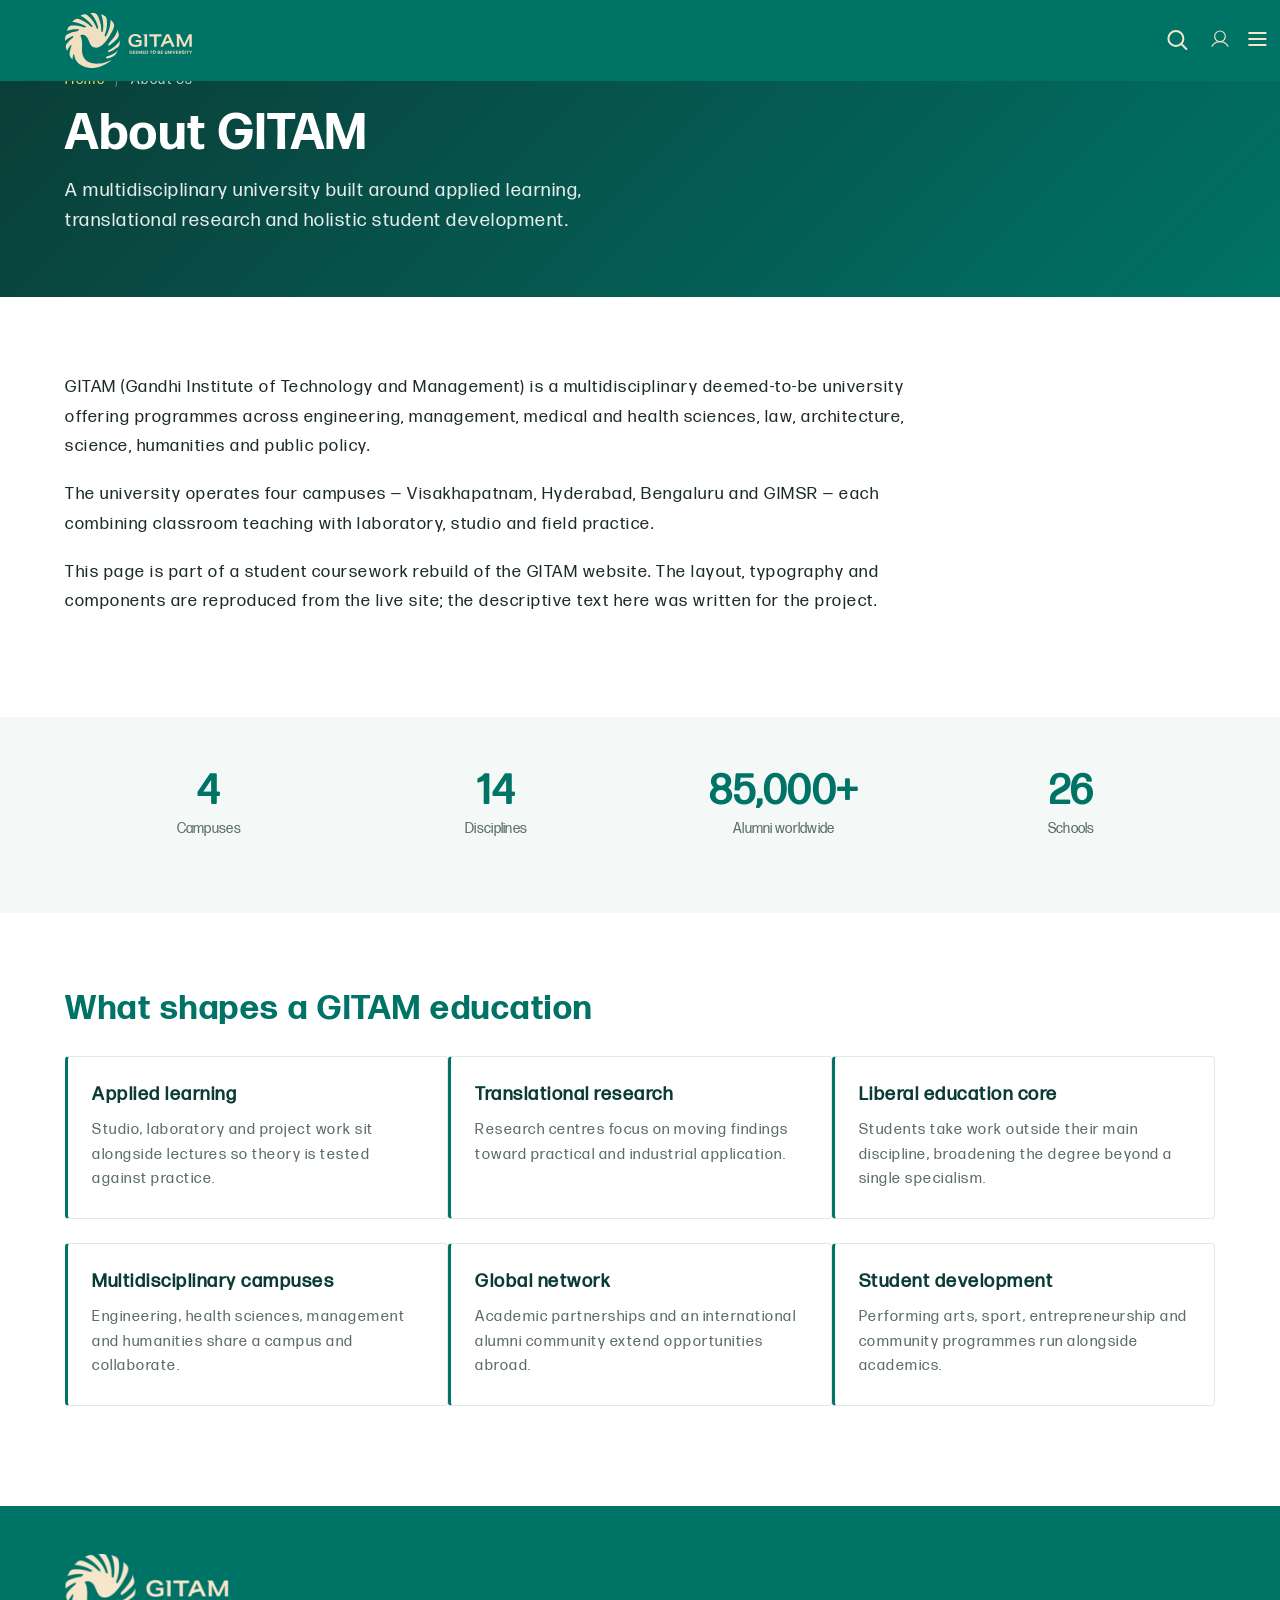
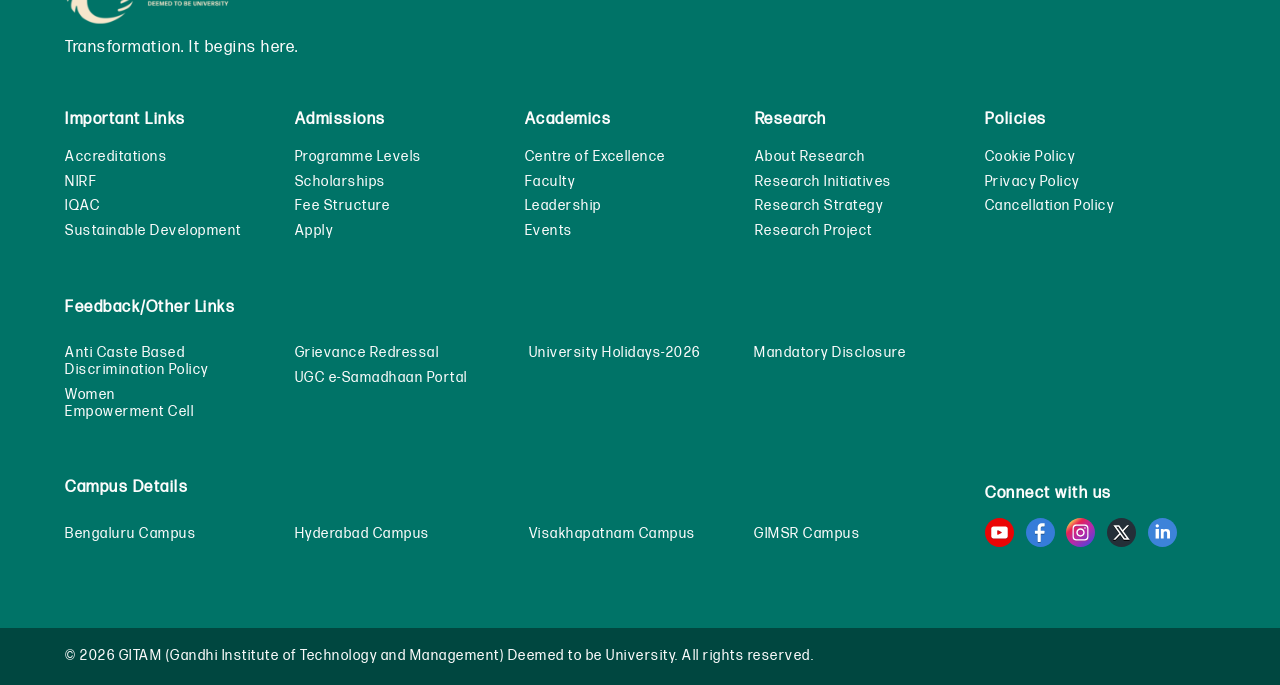
==== about-us.html @ a896a8a6 "Add eight interior pages with working navigation The live site serves HTML behind Cloudflare bot pro" ====
<!DOCTYPE html>
<html lang="en" dir="ltr" prefix="og: https://ogp.me/ns#">
  <head>
    <meta charset="utf-8" />
    <meta name="robots" content="noindex, nofollow" />
    <meta name="theme-color" content="#007367">
<style>/* @see https://github.com/aFarkas/lazysizes#broken-image-symbol */.js img.lazyload:not([src]) { visibility: hidden; }/* @see https://github.com/aFarkas/lazysizes#automatically-setting-the-sizes-attribute */.js img.lazyloaded[data-sizes=auto] { display: block; width: 100%; }/* Transition effect. */.js .lazyload, .js .lazyloading { opacity: 0; }.js .lazyloaded { opacity: 1; -webkit-transition: opacity 2000ms; transition: opacity 2000ms; }</style>
<meta name="description" content="GITAM Deemed to be University provides multidisciplinary education with a focus on applied learning, translational research, and holistic student development. Discover our programs in engineering, management, medical sciences, and more. Join a global network of 85,000+ alumni." />
<meta property="og:site_name" content="Gandhi Institute of Technology and Management" />
<meta property="og:title" content="About GITAM | GITAM" />
<meta property="og:description" content="GITAM Deemed to be University provides multidisciplinary education with a focus on applied learning, translational research, and holistic student development. Discover our programs in engineering, management, medical sciences, and more. Join a global network of 85,000+ alumni." />
<meta name="twitter:card" content="summary" />
<meta name="twitter:title" content="About GITAM | GITAM" />
<meta name="twitter:description" content="GITAM Deemed to be University provides multidisciplinary education with a focus on applied learning, translational research, and holistic student development. Discover our programs in engineering, management, medical sciences, and more. Join a global network of 85,000+ alumni." />
<meta name="MobileOptimized" content="width" />
<meta name="HandheldFriendly" content="true" />
<meta name="viewport" content="width=device-width, initial-scale=1.0" />
<link rel="icon" href="themes/gitam/favicon.ico" type="image/vnd.microsoft.icon" />

    <title>About GITAM | GITAM (Student Project Clone)</title>
    <link rel="stylesheet" media="all" href="themes/gitam/assets/css/app_base.min.css" />
<link rel="stylesheet" media="all" href="themes/gitam/assets/css/app.min.css" />
<style>.lazybg { background-image: none !important }</style>

    <link rel="stylesheet" media="all" href="sites/default/files/css/css_OX30RRLU5gwE7jYgCJ45GpTTz7spOX3sjwodpW3MmH0.css" />
    <link rel="stylesheet" media="all" href="assets/css/site.css" />


    
    
    

    
    
<script>
window.addEventListener('DOMContentLoaded', (event) => {
    const lazyImages = document.querySelectorAll('.lazybg');
    const backgroundOptions = {
       threshold: 0,
       rootMargin: "0px 0px 50px 0px"
    };
    const imageObserver = new IntersectionObserver((entries, imageObserver) => {
       entries.forEach(entry => {
           if (entry.isIntersecting) {
               showImageBackground(entry.target);
               imageObserver.unobserve(entry.target);
           }
       });
    }, backgroundOptions);
 
    lazyImages.forEach(image => {
       imageObserver.observe(image);
    });
 
    function showImageBackground(node) {
       node.classList.remove('lazybg');
    }
 });
</script>





<!-- Local Business Schema -->
<script type="application/ld+json">
{
        "@context": "https://schema.org",
        "@type": "CollegeOrUniversity",
        "name": "GITAM Deemed to be University",
        "address": {
                "@type": "PostalAddress",
                "streetAddress": "Gandhi Nagar, Rushikonda",
                "addressLocality": "Visakhapatnam",
                "addressRegion": "Andhra Pradesh",
                "postalCode": "530045"
        },
        "telephone": "089128 40501",
        "url": "https://www.gitam.edu/",
        "paymentAccepted": [ "credit card", "paypal" ],
        "openingHours": "Mo,Tu,We,Th,Fr 08:00-17:00",
        "openingHoursSpecification": [ {
                "@type": "OpeningHoursSpecification",
                "dayOfWeek": [
                        "Monday",
                        "Tuesday",
                        "Wednesday",
                        "Thursday",
                        "Friday"
                ],
                "opens": "08:00",
                "closes": "17:00"
        } ],
        "priceRange":"$$$$"

}
</script>
<!-- Local Business Schema -->
<!--Organization Schema -->
<script type="application/ld+json">
{
  "@context": "https://schema.org",
  "@type": "CollegeOrUniversity",
  "name": "GITAM Deemed to be University",
  "url": "https://www.gitam.edu/",
  "logo": "https://www.gitam.edu/themes/gitam/assets/images/gitam-logo.svg",
  "alternateName": "Gandhi Institute of Technology and Management",
  "sameAs": [
    "https://www.facebook.com/gitamdeemeduniversity",
    "https://x.com/GITAMUniversity",
    "https://www.instagram.com/gitamdeemeduniversity/",
    "https://www.linkedin.com/school/gitam-deemed-university",
    "https://www.youtube.com/gitamdeemeduniversity"
  ]
}
</script>
<!--Organization Schema -->

    
  </head>

  
  <body class="version2 node--type-page interior-page">
    
    
      <div class="dialog-off-canvas-main-canvas" data-off-canvas-main-canvas>
    

  <div>
    <header id="header" class="mainheader stickyheader">
<nav class="navbar-top">
    <div class="container">
        <div class="navbar-info"> <span>Information For:</span>
            <ul class="navbar-list">
                                                    <li>
                        <a href="aspiring-students.html" >
                        <!--    -->
                        Aspiring Students</a>
                    </li>
                                    <li>
                        <a href="campus-life.html" >
                        <!--    -->
                        Campus Life</a>
                    </li>
                                    <li>
                        <a href="#"  target="_blank" >
                        <!--    -->
                        Alumni</a>
                    </li>
                                    <li>
                        <a href="about-us.html" >
                        <!--    -->
                        Faculty</a>
                    </li>
                                    <li>
                        <a href="#"  target="_blank" >
                        <!--    -->
                        Entrepreneurship</a>
                    </li>
                                    <li>
                        <a href="contact-us.html" >
                        <!--    -->
                        FAQs</a>
                    </li>
                                    <li>
                        <a href="#"  target="_blank" >
                        <!--    -->
                        Careers</a>
                    </li>
                            </ul>
        </div>
        <div class="navbar-actions">
            <div class="search-bar">
                <div class="popup popupfilter">
                    <a href="javascript:;" class="searchpopup__trigger fpopup" data-popup-id="searchpopup1" aria-haspopup="dialog" ><img width="25" height="24" class="responsive-img" src="themes/gitam/assets/images/search-mobile.svg" alt="Search"></a>

                </div>
                            </div>
            <div class="user-icon">
                <div class="dropdown">
                    <ul class="menu">
                        <li class="menu-item menu-dropdown">
                            <span class="menu-link" data-toggle="submenu"><img class="dropbtn" alt="User Account" src="themes/gitam/assets/images/signon.svg" /><i class="bx bx-chevron-down"></i></span>
                            <ul class="submenu">
                                                                                                    <li class="submenu-item">
                                        <a class="submenu-link" href="#"  target="_blank" >Employee Login</a>
                                    </li>
                                                                    <li class="submenu-item">
                                        <a class="submenu-link" href="#"  target="_blank" >Parent Login</a>
                                    </li>
                                                                    <li class="submenu-item">
                                        <a class="submenu-link" href="#"  target="_blank" >Student Login</a>
                                    </li>
                                                                    <li class="submenu-item">
                                        <a class="submenu-link" href="#"  target="_blank" >Payments</a>
                                    </li>
                                                            </ul>
                        </li>
                    </ul>
                </div>
            </div>
        </div>
    </div>
</nav>
<div class="header">
    <div class="container d-flex">
        <div class="header__logosection">
            <a href="index.html"> <img class="wh-full responsive-img" src="themes/gitam/assets/images/gitam-logo.svg" width="161" height="69" alt="GITAM logo" title="Gitam"> </a>
        </div>
        <div class="header__rightsection">
            <div class="clicksearch-form hide-desktop">
                <a href="javascript:;" class="searchpopup__trigger fpopup" data-popup-id="searchpopup1" aria-haspopup="dialog"><img src="themes/gitam/assets/images/search-mobile.svg" alt="Search"></a>
            </div>
            <div class="user-icon hide-desktop">
                <div class="dropdown"> <img class="dropbtn" src="themes/gitam/assets/images/signon.svg" alt="User">
                    <div class="dropdown-content">
                                                                            <a href="#"  target="_blank" >Employee Login</a>
                                                    <a href="#"  target="_blank" >Parent Login</a>
                                                    <a href="#"  target="_blank" >Student Login</a>
                                                    <a href="#"  target="_blank" >Payments</a>
                                            </div>
                </div>
            </div>
            <div class="menuwrapper"> <!-- Header Menu Button -->
                <div id="mobilegitam" class="mobilegitam mobilegitam-menu"><img alt="Gitam" src="themes/gitam/assets/images/toggler.svg"></div>
                <div id="close-icon" class="close-icon"><img src="themes/gitam/assets/images/close-icon.svg" alt="close"></div> <span class="overlay"></span>
                <nav class="navbar" id="navbar">
                    <ul class="menu " id="menu">
                                                                                                            <li class="menu-item menu-dropdown" parent-toggle="parentmenuclick">
                                    <span class="menu-link" data-toggle="submenu">
                                                                                    About Us<i class="bx bx-chevron-down"></i>
                                                                            </span>
                                    <ul class="submenu">
                                                                                    <li class="submenu-item ">
                                                                                                    <a class="submenu-link" href="about-us.html" > About GITAM  </a>
                                                                                                </li>
                                                                                    <li class="submenu-item submenu-dropdown">
                                                                                                    <span class="submenu-link" data-toggle="innersubmenu"> <a class="submenu-link" href="javascript:;" > Campus Life  </a></span>
                                                    <ul class="innersubmenu">
                                                                                                                <li class="innersubmenu-item">
                                                            <a class="innersubmenu-link" href="campus-life.html" >Bengaluru </a>

                                                        </li>
                                                                                                                <li class="innersubmenu-item">
                                                            <a class="innersubmenu-link" href="campus-life.html" >Visakhapatnam </a>

                                                        </li>
                                                                                                                <li class="innersubmenu-item">
                                                            <a class="innersubmenu-link" href="campus-life.html" >Hyderabad </a>

                                                        </li>
                                                                                                                <li class="innersubmenu-item">
                                                            <a class="innersubmenu-link" href="campus-life.html" >GIMSR </a>

                                                        </li>
                                                                                                            </ul>
                                                                                                </li>
                                                                                    <li class="submenu-item ">
                                                                                                    <a class="submenu-link" href="about-us.html" > Faculty  </a>
                                                                                                </li>
                                                                                    <li class="submenu-item ">
                                                                                                    <a class="submenu-link" href="about-us.html" > Leadership  </a>
                                                                                                </li>
                                                                                    <li class="submenu-item ">
                                                                                                    <a class="submenu-link" href="#"  target="_blank" > Women Empowerment Cell  </a>
                                                                                                </li>
                                                                            </ul>
                                </li>
                                                                                                                <li class="menu-item menu-dropdown" parent-toggle="parentmenuclick">
                                    <span class="menu-link" data-toggle="submenu">
                                                                                    Accreditation<i class="bx bx-chevron-down"></i>
                                                                            </span>
                                    <ul class="submenu">
                                                                                    <li class="submenu-item ">
                                                                                                    <a class="submenu-link" href="#"  target="_blank" > IQAC  </a>
                                                                                                </li>
                                                                                    <li class="submenu-item ">
                                                                                                    <a class="submenu-link" href="about-us.html" > Accreditation &amp; Ranking  </a>
                                                                                                </li>
                                                                                    <li class="submenu-item ">
                                                                                                    <a class="submenu-link" href="#"  target="_blank" > NIRF  </a>
                                                                                                </li>
                                                                                    <li class="submenu-item ">
                                                                                                    <a class="submenu-link" href="about-us.html" > Sustainable Development  </a>
                                                                                                </li>
                                                                                    <li class="submenu-item submenu-dropdown">
                                                                                                    <span class="submenu-link" data-toggle="innersubmenu"> <a class="submenu-link" href="javascript:;" > Policies  </a></span>
                                                    <ul class="innersubmenu">
                                                                                                                <li class="innersubmenu-item">
                                                            <a class="innersubmenu-link" href="#"  target="_blank" >Climate Action </a>

                                                        </li>
                                                                                                                <li class="innersubmenu-item">
                                                            <a class="innersubmenu-link" href="#"  target="_blank" >Sustainable Procurement </a>

                                                        </li>
                                                                                                                <li class="innersubmenu-item">
                                                            <a class="innersubmenu-link" href="#"  target="_blank" >Sustainable Investment </a>

                                                        </li>
                                                                                                                <li class="innersubmenu-item">
                                                            <a class="innersubmenu-link" href="#"  target="_blank" >Net Zero Commitment </a>

                                                        </li>
                                                                                                                <li class="innersubmenu-item">
                                                            <a class="innersubmenu-link" href="#"  target="_blank" >Equality, Diversity and Inclusiveness </a>

                                                        </li>
                                                                                                                <li class="innersubmenu-item">
                                                            <a class="innersubmenu-link" href="#"  target="_blank" >Committee for Differently Abled </a>

                                                        </li>
                                                                                                                <li class="innersubmenu-item">
                                                            <a class="innersubmenu-link" href="#"  target="_blank" >Equal Opportunity Cell </a>

                                                        </li>
                                                                                                            </ul>
                                                                                                </li>
                                                                                    <li class="submenu-item ">
                                                                                                    <a class="submenu-link" href="#"  target="_blank" > Feedback  </a>
                                                                                                </li>
                                                                                    <li class="submenu-item ">
                                                                                                    <a class="submenu-link" href="academics.html" > ITEP (NCTE)  </a>
                                                                                                </li>
                                                                            </ul>
                                </li>
                                                                                                                <li class="menu-item menu-dropdown" parent-toggle="parentmenuclick">
                                    <span class="menu-link" data-toggle="submenu">
                                                                                    Academics<i class="bx bx-chevron-down"></i>
                                                                            </span>
                                    <ul class="submenu">
                                                                                    <li class="submenu-item submenu-dropdown">
                                                                                                    <span class="submenu-link" data-toggle="innersubmenu"> <a class="submenu-link" href="javascript:;" > Bengaluru  </a></span>
                                                    <ul class="innersubmenu">
                                                                                                                <li class="innersubmenu-item">
                                                            <a class="innersubmenu-link" href="academics.html" >Computer Science and Engineering </a>

                                                        </li>
                                                                                                                <li class="innersubmenu-item">
                                                            <a class="innersubmenu-link" href="academics.html" >Core Engineering </a>

                                                        </li>
                                                                                                                <li class="innersubmenu-item">
                                                            <a class="innersubmenu-link" href="academics.html" >Humanities and Social Sciences </a>

                                                        </li>
                                                                                                                <li class="innersubmenu-item">
                                                            <a class="innersubmenu-link" href="academics.html" >Management </a>

                                                        </li>
                                                                                                                <li class="innersubmenu-item">
                                                            <a class="innersubmenu-link" href="academics.html" >Science </a>

                                                        </li>
                                                                                                            </ul>
                                                                                                </li>
                                                                                    <li class="submenu-item submenu-dropdown">
                                                                                                    <span class="submenu-link" data-toggle="innersubmenu"> <a class="submenu-link" href="javascript:;" > Hyderabad  </a></span>
                                                    <ul class="innersubmenu">
                                                                                                                <li class="innersubmenu-item">
                                                            <a class="innersubmenu-link" href="academics.html" >Architecture </a>

                                                        </li>
                                                                                                                <li class="innersubmenu-item">
                                                            <a class="innersubmenu-link" href="academics.html" >Computer Science and Engineering </a>

                                                        </li>
                                                                                                                <li class="innersubmenu-item">
                                                            <a class="innersubmenu-link" href="academics.html" >Core Engineering </a>

                                                        </li>
                                                                                                                <li class="innersubmenu-item">
                                                            <a class="innersubmenu-link" href="academics.html" >Education </a>

                                                        </li>
                                                                                                                <li class="innersubmenu-item">
                                                            <a class="innersubmenu-link" href="academics.html" >Humanities and Social Sciences </a>

                                                        </li>
                                                                                                                <li class="innersubmenu-item">
                                                            <a class="innersubmenu-link" href="academics.html" >Management </a>

                                                        </li>
                                                                                                                <li class="innersubmenu-item">
                                                            <a class="innersubmenu-link" href="academics.html" >Pharmacy </a>

                                                        </li>
                                                                                                                <li class="innersubmenu-item">
                                                            <a class="innersubmenu-link" href="#"  target="_blank" >Public Policy </a>

                                                        </li>
                                                                                                                <li class="innersubmenu-item">
                                                            <a class="innersubmenu-link" href="academics.html" >Science </a>

                                                        </li>
                                                                                                            </ul>
                                                                                                </li>
                                                                                    <li class="submenu-item submenu-dropdown">
                                                                                                    <span class="submenu-link" data-toggle="innersubmenu"> <a class="submenu-link" href="javascript:;" > Visakhapatnam  </a></span>
                                                    <ul class="innersubmenu">
                                                                                                                <li class="innersubmenu-item">
                                                            <a class="innersubmenu-link" href="academics.html" >Architecture </a>

                                                        </li>
                                                                                                                <li class="innersubmenu-item">
                                                            <a class="innersubmenu-link" href="academics.html" >Computer Science and Engineering </a>

                                                        </li>
                                                                                                                <li class="innersubmenu-item">
                                                            <a class="innersubmenu-link" href="academics.html" >Core Engineering </a>

                                                        </li>
                                                                                                                <li class="innersubmenu-item">
                                                            <a class="innersubmenu-link" href="academics.html" >Humanities and Social Sciences </a>

                                                        </li>
                                                                                                                <li class="innersubmenu-item">
                                                            <a class="innersubmenu-link" href="academics.html" >Law </a>

                                                        </li>
                                                                                                                <li class="innersubmenu-item">
                                                            <a class="innersubmenu-link" href="academics.html" >Management </a>

                                                        </li>
                                                                                                                <li class="innersubmenu-item">
                                                            <a class="innersubmenu-link" href="academics.html" >Pharmacy </a>

                                                        </li>
                                                                                                                <li class="innersubmenu-item">
                                                            <a class="innersubmenu-link" href="academics.html" >Science </a>

                                                        </li>
                                                                                                            </ul>
                                                                                                </li>
                                                                                    <li class="submenu-item submenu-dropdown">
                                                                                                    <span class="submenu-link" data-toggle="innersubmenu"> <a class="submenu-link" href="academics.html" > GIMSR  </a></span>
                                                    <ul class="innersubmenu">
                                                                                                                <li class="innersubmenu-item">
                                                            <a class="innersubmenu-link" href="academics.html" >Medicine </a>

                                                        </li>
                                                                                                                <li class="innersubmenu-item">
                                                            <a class="innersubmenu-link" href="academics.html" >Nursing </a>

                                                        </li>
                                                                                                                <li class="innersubmenu-item">
                                                            <a class="innersubmenu-link" href="academics.html" >Allied and Healthcare Professions </a>

                                                        </li>
                                                                                                                <li class="innersubmenu-item">
                                                            <a class="innersubmenu-link" href="academics.html" >Physiotherapy </a>

                                                        </li>
                                                                                                            </ul>
                                                                                                </li>
                                                                                    <li class="submenu-item submenu-dropdown">
                                                                                                    <span class="submenu-link" data-toggle="innersubmenu"> <a class="submenu-link" href="javascript:;" > Evaluation  </a></span>
                                                    <ul class="innersubmenu">
                                                                                                                <li class="innersubmenu-item">
                                                            <a class="innersubmenu-link" href="#"  target="_blank" >Results </a>

                                                        </li>
                                                                                                                <li class="innersubmenu-item">
                                                            <a class="innersubmenu-link" href="academics.html" >Applications &amp; Fee Structure </a>

                                                        </li>
                                                                                                                <li class="innersubmenu-item">
                                                            <a class="innersubmenu-link" href="#"  target="_blank" >Apply for Certificates </a>

                                                        </li>
                                                                                                                <li class="innersubmenu-item">
                                                            <a class="innersubmenu-link" href="#"  target="_blank" >Apply for Examinations </a>

                                                        </li>
                                                                                                                <li class="innersubmenu-item">
                                                            <a class="innersubmenu-link" href="academics.html" >Annual Reports </a>

                                                        </li>
                                                                                                                <li class="innersubmenu-item">
                                                            <a class="innersubmenu-link" href="#"  target="_blank" >CGPA to Percentage Conversion Certificate </a>

                                                        </li>
                                                                                                                <li class="innersubmenu-item">
                                                            <a class="innersubmenu-link" href="academics.html" >Evaluation Contact </a>

                                                        </li>
                                                                                                                <li class="innersubmenu-item">
                                                            <a class="innersubmenu-link" href="academics.html" >Redressal of Grievances </a>

                                                        </li>
                                                                                                                <li class="innersubmenu-item">
                                                            <a class="innersubmenu-link" href="academics.html" >Evaluation Norms </a>

                                                        </li>
                                                                                                                <li class="innersubmenu-item">
                                                            <a class="innersubmenu-link" href="#"  target="_blank" >Examination Notifications </a>

                                                        </li>
                                                                                                                <li class="innersubmenu-item">
                                                            <a class="innersubmenu-link" href="#"  target="_blank" >Examination Time Tables </a>

                                                        </li>
                                                                                                                <li class="innersubmenu-item">
                                                            <a class="innersubmenu-link" href="#"  target="_blank" >Hall Ticket </a>

                                                        </li>
                                                                                                                <li class="innersubmenu-item">
                                                            <a class="innersubmenu-link" href="academics.html" >Instructions To Apply For Examination And Certificates </a>

                                                        </li>
                                                                                                                <li class="innersubmenu-item">
                                                            <a class="innersubmenu-link" href="academics.html" >National Academic Depository(NAD) &amp; Academic Bank of Credits(ABC) </a>

                                                        </li>
                                                                                                                <li class="innersubmenu-item">
                                                            <a class="innersubmenu-link" href="academics.html" >Recent Updates in Regulations </a>

                                                        </li>
                                                                                                                <li class="innersubmenu-item">
                                                            <a class="innersubmenu-link" href="#"  target="_blank" >Request for Credential/Academic Verification </a>

                                                        </li>
                                                                                                            </ul>
                                                                                                </li>
                                                                                    <li class="submenu-item ">
                                                                                                    <a class="submenu-link" href="academics.html" > Liberal Education  </a>
                                                                                                </li>
                                                                                    <li class="submenu-item ">
                                                                                                    <a class="submenu-link" href="academics.html" > Performing Arts  </a>
                                                                                                </li>
                                                                                    <li class="submenu-item ">
                                                                                                    <a class="submenu-link" href="academics.html" > Blended Learning  </a>
                                                                                                </li>
                                                                                    <li class="submenu-item ">
                                                                                                    <a class="submenu-link" href="academics.html" > Curriculum and Syllabus  </a>
                                                                                                </li>
                                                                                    <li class="submenu-item ">
                                                                                                    <a class="submenu-link" href="#"  target="_blank" > Library  </a>
                                                                                                </li>
                                                                                    <li class="submenu-item ">
                                                                                                    <a class="submenu-link" href="academics.html" > Young Entrepreneurs Programme  </a>
                                                                                                </li>
                                                                                    <li class="submenu-item ">
                                                                                                    <a class="submenu-link" href="academics.html"  target="_blank" > Academic Calendar  </a>
                                                                                                </li>
                                                                                    <li class="submenu-item ">
                                                                                                    <a class="submenu-link" href="academics.html"  target="_blank" > Academic Policies  </a>
                                                                                                </li>
                                                                                    <li class="submenu-item ">
                                                                                                    <a class="submenu-link" href="academics.html"  target="_blank" > Academic Regulations  </a>
                                                                                                </li>
                                                                            </ul>
                                </li>
                                                                                                                <li class="menu-item menu-dropdown" parent-toggle="parentmenuclick">
                                    <span class="menu-link" data-toggle="submenu">
                                                                                    Research<i class="bx bx-chevron-down"></i>
                                                                            </span>
                                    <ul class="submenu">
                                                                                    <li class="submenu-item ">
                                                                                                    <a class="submenu-link" href="research.html" > About  </a>
                                                                                                </li>
                                                                                    <li class="submenu-item ">
                                                                                                    <a class="submenu-link" href="research.html" > Strategy  </a>
                                                                                                </li>
                                                                                    <li class="submenu-item submenu-dropdown">
                                                                                                    <span class="submenu-link" data-toggle="innersubmenu"> <a class="submenu-link" href="research.html" > Research Initiatives  </a></span>
                                                    <ul class="innersubmenu">
                                                                                                                <li class="innersubmenu-item">
                                                            <a class="innersubmenu-link" href="#"  target="_blank" >Research &amp; Mentoring Program </a>

                                                        </li>
                                                                                                            </ul>
                                                                                                </li>
                                                                                    <li class="submenu-item ">
                                                                                                    <a class="submenu-link" href="research.html" > Research Policies  </a>
                                                                                                </li>
                                                                                    <li class="submenu-item ">
                                                                                                    <a class="submenu-link" href="research.html" > Centers of Excellence  </a>
                                                                                                </li>
                                                                                    <li class="submenu-item ">
                                                                                                    <a class="submenu-link" href="research.html" > DBT Funded Projects  </a>
                                                                                                </li>
                                                                                    <li class="submenu-item ">
                                                                                                    <a class="submenu-link" href="research.html" > Patents  </a>
                                                                                                </li>
                                                                                    <li class="submenu-item ">
                                                                                                    <a class="submenu-link" href="research.html" > Publications  </a>
                                                                                                </li>
                                                                                    <li class="submenu-item ">
                                                                                                    <a class="submenu-link" href="research.html" > MURTI  </a>
                                                                                                </li>
                                                                                    <li class="submenu-item ">
                                                                                                    <a class="submenu-link" href="#"  target="_blank" > I-STEM Equipment  </a>
                                                                                                </li>
                                                                                    <li class="submenu-item ">
                                                                                                    <a class="submenu-link" href="#"  target="_blank" > G-TEC  </a>
                                                                                                </li>
                                                                                    <li class="submenu-item ">
                                                                                                    <a class="submenu-link" href="research.html" > Ph.D. Programmes  </a>
                                                                                                </li>
                                                                            </ul>
                                </li>
                                                                                                                <li class="menu-item menu-dropdown" parent-toggle="parentmenuclick">
                                    <span class="menu-link" data-toggle="submenu">
                                                                                    Fee &amp; Scholarships<i class="bx bx-chevron-down"></i>
                                                                            </span>
                                    <ul class="submenu">
                                                                                    <li class="submenu-item ">
                                                                                                    <a class="submenu-link" href="fee-scholarships.html" > Scholarships  </a>
                                                                                                </li>
                                                                                    <li class="submenu-item ">
                                                                                                    <a class="submenu-link" href="fee-scholarships.html" > Fee Structure  </a>
                                                                                                </li>
                                                                                    <li class="submenu-item ">
                                                                                                    <a class="submenu-link" href="fee-scholarships.html" > Education Loan  </a>
                                                                                                </li>
                                                                                    <li class="submenu-item ">
                                                                                                    <a class="submenu-link" href="#"  target="_blank" > Pay Fee  </a>
                                                                                                </li>
                                                                            </ul>
                                </li>
                                                                                                                <li class="menu-item menu-dropdown" parent-toggle="parentmenuclick">
                                    <span class="menu-link" data-toggle="submenu">
                                                                                    Career Guidance<i class="bx bx-chevron-down"></i>
                                                                            </span>
                                    <ul class="submenu">
                                                                                    <li class="submenu-item ">
                                                                                                    <a class="submenu-link" href="career-guidance.html" > GITAM Career Guidance Centre (GCGC)  </a>
                                                                                                </li>
                                                                            </ul>
                                </li>
                                                                                                                <li class="menu-item menu-dropdown" parent-toggle="parentmenuclick">
                                    <span class="menu-link" data-toggle="submenu">
                                                                                    Events<i class="bx bx-chevron-down"></i>
                                                                            </span>
                                    <ul class="submenu">
                                                                                    <li class="submenu-item ">
                                                                                                    <a class="submenu-link" href="campus-life.html" > Events  </a>
                                                                                                </li>
                                                                                    <li class="submenu-item ">
                                                                                                    <a class="submenu-link" href="campus-life.html" > Changemakers  </a>
                                                                                                </li>
                                                                            </ul>
                                </li>
                                                                        </ul>
                    <ul class="navbar-list visibilityshowhide">
                                                                            <li>
                                <a href="aspiring-students.html" >
                                Aspiring Students</a>
                            </li>
                                                    <li>
                                <a href="campus-life.html" >
                                Campus Life</a>
                            </li>
                                                    <li>
                                <a href="#"  target="_blank" >
                                Alumni</a>
                            </li>
                                                    <li>
                                <a href="about-us.html" >
                                Faculty</a>
                            </li>
                                                    <li>
                                <a href="#"  target="_blank" >
                                Entrepreneurship</a>
                            </li>
                                                    <li>
                                <a href="contact-us.html" >
                                FAQs</a>
                            </li>
                                                    <li>
                                <a href="#"  target="_blank" >
                                Careers</a>
                            </li>
                                            </ul>
                </nav>
            </div>
        </div>
    </div>
</div>
</header>

<main class="interior">
  <section class="interior-hero">
    <div class="container">
      <nav class="interior-crumbs" aria-label="Breadcrumb">
        <a href="index.html">Home</a><span aria-hidden="true">/</span><span>About Us</span>
      </nav>
      <h1>About GITAM</h1>
      <p class="interior-lede">A multidisciplinary university built around applied learning, translational research and holistic student development.</p>
    </div>
  </section>
  <section class="section ">
    <div class="container">
      
      <div class="row"><div class="col-12 col-lg-9"><div class="interior-prose"><p>GITAM (Gandhi Institute of Technology and Management) is a multidisciplinary deemed-to-be university offering programmes across engineering, management, medical and health sciences, law, architecture, science, humanities and public policy.</p>
<p>The university operates four campuses &mdash; Visakhapatnam, Hyderabad, Bengaluru and GIMSR &mdash; each combining classroom teaching with laboratory, studio and field practice.</p>
<p>This page is part of a student coursework rebuild of the GITAM website. The layout, typography and components are reproduced from the live site; the descriptive text here was written for the project.</p></div></div></div>
    </div>
  </section>
  <section class="section interior-statband">
    <div class="container">
      
      <div class="row">
        <div class="col-6 col-lg-3"><div class="interior-stat"><strong>4</strong><span>Campuses</span></div></div>
        <div class="col-6 col-lg-3"><div class="interior-stat"><strong>14</strong><span>Disciplines</span></div></div>
        <div class="col-6 col-lg-3"><div class="interior-stat"><strong>85,000+</strong><span>Alumni worldwide</span></div></div>
        <div class="col-6 col-lg-3"><div class="interior-stat"><strong>26</strong><span>Schools</span></div></div>
      </div>
    </div>
  </section>
  <section class="section ">
    <div class="container">
      <h2>What shapes a GITAM education</h2>
      <div class="row">
        <div class="col-12 col-md-6 col-lg-4">
          <div class="interior-card"><h3>Applied learning</h3><p>Studio, laboratory and project work sit alongside lectures so theory is tested against practice.</p></div>
        </div>
        <div class="col-12 col-md-6 col-lg-4">
          <div class="interior-card"><h3>Translational research</h3><p>Research centres focus on moving findings toward practical and industrial application.</p></div>
        </div>
        <div class="col-12 col-md-6 col-lg-4">
          <div class="interior-card"><h3>Liberal education core</h3><p>Students take work outside their main discipline, broadening the degree beyond a single specialism.</p></div>
        </div>
        <div class="col-12 col-md-6 col-lg-4">
          <div class="interior-card"><h3>Multidisciplinary campuses</h3><p>Engineering, health sciences, management and humanities share a campus and collaborate.</p></div>
        </div>
        <div class="col-12 col-md-6 col-lg-4">
          <div class="interior-card"><h3>Global network</h3><p>Academic partnerships and an international alumni community extend opportunities abroad.</p></div>
        </div>
        <div class="col-12 col-md-6 col-lg-4">
          <div class="interior-card"><h3>Student development</h3><p>Performing arts, sport, entrepreneurship and community programmes run alongside academics.</p></div>
        </div>
      </div>
    </div>
  </section>
</main>
<footer class="footer footer--bg footer__multicolumn footer__multicolumn--2 mt-4">
    <div class="container">
        <div class="footer__wrapper"> <!-- Footer Logo -->
            <div class="row">
                <div class="footer__logo mrb30">
                    <a href="index.html"> <img src="themes/gitam/assets/images/footer-logo.svg" alt="GITAM" title="GITAM" loading="lazy"> </a>
                    <p>Transformation. It begins here.</p>
                </div>
            </div> <!-- Footer List Row 1 -->
            <div class="row justify-center">
                                                    <div class="col-sm-12 col-sm-4 col-lg-2  mobile mrb30 0">
                        <div class="footer__title">
                            <h4>Important Links</h4> <span class="footer__title--icon"></span>
                        </div>
                        <ul class="footer__list">
                                                                                            <li class="footer__item"><a href="about-us.html"  >Accreditations</a></li>
                                                                <li class="footer__item"><a href="#"   target="_blank" >NIRF</a></li>
                                                                <li class="footer__item"><a href="#"   target="_blank" >IQAC</a></li>
                                                                <li class="footer__item"><a href="about-us.html"  >Sustainable Development</a></li>
                                                                                    </ul>
                    </div>
                                    <div class="col-sm-12 col-sm-4 col-lg-2  offset-lg-3-3  mobile mrb30 1">
                        <div class="footer__title">
                            <h4>Admissions</h4> <span class="footer__title--icon"></span>
                        </div>
                        <ul class="footer__list">
                                                                                            <li class="footer__item"><a href="academics.html"  >Programme Levels</a></li>
                                                                <li class="footer__item"><a href="fee-scholarships.html"  >Scholarships</a></li>
                                                                <li class="footer__item"><a href="fee-scholarships.html"  >Fee Structure</a></li>
                                                                <li class="footer__item"><a href="#"   target="_blank" >Apply</a></li>
                                                                                    </ul>
                    </div>
                                    <div class="col-sm-12 col-sm-4 col-lg-2  offset-lg-3-3  mobile mrb30 2">
                        <div class="footer__title">
                            <h4>Academics</h4> <span class="footer__title--icon"></span>
                        </div>
                        <ul class="footer__list">
                                                                                            <li class="footer__item"><a href="research.html"  >Centre of Excellence</a></li>
                                                                <li class="footer__item"><a href="about-us.html"  >Faculty</a></li>
                                                                <li class="footer__item"><a href="about-us.html"  >Leadership</a></li>
                                                                <li class="footer__item"><a href="campus-life.html"  >Events</a></li>
                                                                                    </ul>
                    </div>
                                    <div class="col-sm-12 col-sm-4 col-lg-2  offset-lg-3-3  mobile mrb30 3">
                        <div class="footer__title">
                            <h4>Research</h4> <span class="footer__title--icon"></span>
                        </div>
                        <ul class="footer__list">
                                                                                            <li class="footer__item"><a href="research.html"  >About Research</a></li>
                                                                <li class="footer__item"><a href="research.html"  >Research Initiatives</a></li>
                                                                <li class="footer__item"><a href="research.html"  >Research Strategy</a></li>
                                                                <li class="footer__item"><a href="research.html"  >Research Project</a></li>
                                                                                    </ul>
                    </div>
                                    <div class="col-sm-12 col-sm-4 col-lg-2  offset-lg-3-3  mobile mrb30 4">
                        <div class="footer__title">
                            <h4>Policies</h4> <span class="footer__title--icon"></span>
                        </div>
                        <ul class="footer__list">
                                                                                            <li class="footer__item"><a href="#"  >Cookie Policy</a></li>
                                                                <li class="footer__item"><a href="#"  >Privacy Policy</a></li>
                                                                <li class="footer__item"><a href="#"   target="_blank" >Cancellation Policy</a></li>
                                                                                    </ul>
                    </div>
                            </div>

             <div class="row justify-center">
                
                <div class="col-sm-12 col-lg-10 width80 mobile mrb30">
                    <div class="footer__title"><h4>Feedback/Other Links</h4> <span class="footer__title--icon"></span></div>
                     <ul class="footer__list">
                        <li>
                        <div class="row justify-center">
                                                            <div class="col-sm-12 col-sm-4 col-lg-2 col-lg-2   mobile campus1">
                                    <ul class="">
                                                                                                                                <li class="footer__item"><a href="#"  >Anti Caste Based Discrimination Policy</a></li>
                                                                                        <li class="footer__item"><a href="#"   target="_blank" >Women Empowerment Cell</a></li>
                                                                                                                        </ul>
                                </div>
                                                            <div class="col-sm-12 col-sm-4 col-lg-2 col-lg-3 offset-lg-3-3  mobile campus2">
                                    <ul class="">
                                                                                                                                <li class="footer__item"><a href="academics.html"  >Grievance Redressal</a></li>
                                                                                        <li class="footer__item"><a href="#"   target="_blank" >UGC e-Samadhaan Portal</a></li>
                                                                                                                        </ul>
                                </div>
                                                            <div class="col-sm-12 col-sm-4 col-lg-2 col-lg-2 offset-lg-3-3  mobile campus3">
                                    <ul class="">
                                                                                                                                <li class="footer__item"><a href="#"   target="_blank" >University Holidays-2026</a></li>
                                                                                                                        </ul>
                                </div>
                                                            <div class="col-sm-12 col-sm-4 col-lg-2 col-lg-3  offset-lg-7-7 mobile campus4">
                                    <ul class="">
                                                                                                                                <li class="footer__item"><a href="#"   target="_blank" >Mandatory Disclosure</a></li>
                                                                                                                        </ul>
                                </div>
                                                            <div class="col-sm-12 col-sm-4 col-lg-2 col-lg-2   mobile campus5">
                                    <ul class="">
                                                                            </ul>
                                </div>
                                                    </div>
                        </li>
                    </ul>
                </div>

            </div>
            <div class="row justify-center">
                <div class="col-sm-12 col-lg-10 width80 mobile mrb30">
                    <div class="footer__title"><h4>Campus Details</h4> <span class="footer__title--icon"></span></div>
                     <ul class="footer__list">
                        <li>
                        <div class="row justify-center">
                                                            <div class="col-sm-12 col-sm-4 col-lg-2 col-lg-2   mobile campus1">
                                    <ul class="">
                                                                                                                                <li class="footer__item"><a href="campus-life.html"  >Bengaluru Campus</a></li>
                                                                                                                        </ul>
                                </div>
                                                            <div class="col-sm-12 col-sm-4 col-lg-2 col-lg-3 offset-lg-3-3  mobile campus2">
                                    <ul class="">
                                                                                                                                <li class="footer__item"><a href="campus-life.html"  >Hyderabad Campus</a></li>
                                                                                                                        </ul>
                                </div>
                                                            <div class="col-sm-12 col-sm-4 col-lg-2 col-lg-2 offset-lg-3-3  mobile campus3">
                                    <ul class="">
                                                                                                                                <li class="footer__item"><a href="campus-life.html"  >Visakhapatnam Campus</a></li>
                                                                                                                        </ul>
                                </div>
                                                            <div class="col-sm-12 col-sm-4 col-lg-2 col-lg-3  offset-lg-7-7 mobile campus4">
                                    <ul class="">
                                                                                                                                <li class="footer__item"><a href="campus-life.html"  >GIMSR Campus</a></li>
                                                                                                                        </ul>
                                </div>
                                                    </div>
                        </li>
                    </ul>
                </div>
                <div class="col-sm-12 col-sm-4 col-lg-2  mobile">
                    <div class="footer__quicklinks">
                        <p>Connect with us</p> <!-- Social Media Links -->
                        <ul class="socialmedialinks">
                            <li class="social-item"><a href="#" target="_blank"><img loading="lazy" alt="Youtube"
                                src="themes/gitam/assets/images/footer-yt.svg" title="Youtube" class=""></a> </li>
                            <li class="social-item"> <a href="#" target="_blank"><img loading="lazy" alt="Facebook"
                                src="themes/gitam/assets/images/footer-fb.svg" title="Facebook" class=""></a> </li>
                            <li class="social-item"> <a href="#" target="_blank"><img loading="lazy" alt="Instagram"
                                src="themes/gitam/assets/images/footer-insta.svg" title="Instagram" class=""></a> </li>
                            <li class="social-item"> <a href="#" target="_blank"><img loading="lazy" alt="Twitter"
                                src="themes/gitam/assets/images/footer-x.svg" title="Twitter" class=""></a> </li>
                            <li class="social-item"> <a href="#" target="_blank"><img loading="lazy" alt="Linkedin"
                                src="themes/gitam/assets/images/footer-in.svg" title="Linkedin" class=""></a> </li>
                        </ul> <!-- Social Media Links -->
                    </div>
                </div>
            </div>
        </div>
    </div>
    <div class="footer__copyright">
        <div class="container">
            <div class="row">
            <p>© 2026 GITAM (Gandhi Institute of Technology and Management) Deemed to be University. All rights reserved.</p>
            </div>
        </div>
    </div>
    <div data-aos="fade-left" class="sticky__btn showmobile">
        <ul>
                                    <li> <a href="#" target="_blank" class="Admissionenq-form">Apply Now</a> </li>
            <li> <a href="contact-us.html">Contact Us</a> </li>
                    </ul>
    </div>
</footer>
<div id="small-dialog" class="zoom-anim-dialog mfp-hide">
   </div>
<div class="searchpopupfilter">
    <div class="popup popupfilter">
        <div class="popup__overlay popup__overlay--hidden" id="searchpopup1" role="dialog" aria-modal="true" data-lenis-prevent>
            <div class="popup__content popupfilter__content" role="document">
                <h2 class="fnt32px">What are you searching for?</h2>
                <a href="javascript:;" class="popup__closeicon" aria-label="Close Popup"><img src="themes/gitam/assets/images/filter-close.svg"></a>
                <form onsubmit="return false;"   >
                    <div class="searchbar" data-searchbar="2">
                        <div class="searchbar__dropdown">
                            <div  class="dropdown-text">
                                <span id="drop-content-2">All Campus</span>
                                <img  src="themes/gitam/assets/images/filter-arrow.png" alt="arrow">
                            </div>
                                                        
                            <ul class="dropdown-list">
                                <li class="dropdown-list-item">
                                <input type="checkbox" value="All Campus2" id="AllCampus2" data-campus="All Campus"/>
                                <label for="AllCampus2">All Campus</label>
                                </li>
                                                                    <li class="dropdown-list-item">
                                        <input type="checkbox" name="campus[3]"   value="3" id="Bengaluru2" data-campus="Bengaluru"/>
                                        <label for="Bengaluru2">Bengaluru</label>
                                    </li>
                                                                    <li class="dropdown-list-item">
                                        <input type="checkbox" name="campus[1]"   value="1" id="Hyderabad2" data-campus="Hyderabad"/>
                                        <label for="Hyderabad2">Hyderabad</label>
                                    </li>
                                                                    <li class="dropdown-list-item">
                                        <input type="checkbox" name="campus[2]"   value="2" id="Visakhapatnam2" data-campus="Visakhapatnam"/>
                                        <label for="Visakhapatnam2">Visakhapatnam</label>
                                    </li>
                                                                    <li class="dropdown-list-item">
                                        <input type="checkbox" name="campus[4]"   value="4" id="GIMSR2" data-campus="GIMSR"/>
                                        <label for="GIMSR2">GIMSR</label>
                                    </li>
                                                            </ul>
                        </div>

                        <div class="search-box-wrapper search-popup">
                            <div class="search-box">
                                <input type="text" id="search-input-popup" value="" name="key" placeholder="Search something...">
                                <input type="submit" class="search-box__searchsubmit"/>

                                <img src="themes/gitam/assets/images/input-close.png" alt="close">
                                <img src="themes/gitam/assets/images/spinner.gif" class="loading-img hide" alt="loading">
                            </div>

                            <div class="search-box__filtertext">
                                <h4>Top Results</h4>

                            </div>
                        </div>
                    </div>

                    
                <div class="popupfilter__cta popupfilter__cta--gapnone popupfilter__searchcta">
                    <button class="cta cta--secondary popup__clear" aria-label="Close Popup">Clear All</button>
                    <input type="submit"  class="cta cta--primary popup__applynow" value="Apply Now" />
                </div>
            </form>
            </div>
        </div>
    </div>
</div>

  </div>



  </div>

    
    

        <script src="themes/gitam/assets/js/jquery.min.js"></script>
<script src="assets/js/drupal-shim.js"></script>
<script src="themes/gitam/assets/js/app_lib.js"></script>
<script src="themes/gitam/assets/js/app.js"></script>
<script src="themes/gitam/assets/js/app_ui.js"></script>  </body>
</html>
---- themes/gitam/assets/css/app_base.min.css ----

---- sites/default/files/css/css_OX30RRLU5gwE7jYgCJ45GpTTz7spOX3sjwodpW3MmH0.css ----
/* @license GPL-2.0-or-later https://www.drupal.org/licensing/faq */
.ui-helper-hidden{display:none;}.ui-helper-hidden-accessible{border:0;clip:rect(0 0 0 0);height:1px;margin:-1px;overflow:hidden;padding:0;position:absolute;width:1px;}.ui-helper-reset{margin:0;padding:0;border:0;outline:0;line-height:1.3;text-decoration:none;font-size:100%;list-style:none;}.ui-helper-clearfix:before,.ui-helper-clearfix:after{content:"";display:table;border-collapse:collapse;}.ui-helper-clearfix:after{clear:both;}.ui-helper-zfix{width:100%;height:100%;top:0;left:0;position:absolute;opacity:0;-ms-filter:"alpha(opacity=0)";}.ui-front{z-index:100;}.ui-state-disabled{cursor:default !important;pointer-events:none;}.ui-icon{display:inline-block;vertical-align:middle;margin-top:-.25em;position:relative;text-indent:-99999px;overflow:hidden;background-repeat:no-repeat;}.ui-widget-icon-block{left:50%;margin-left:-8px;display:block;}.ui-widget-overlay{position:fixed;top:0;left:0;width:100%;height:100%;}
.ui-controlgroup{vertical-align:middle;display:inline-block;}.ui-controlgroup > .ui-controlgroup-item{float:left;margin-left:0;margin-right:0;}.ui-controlgroup > .ui-controlgroup-item:focus,.ui-controlgroup > .ui-controlgroup-item.ui-visual-focus{z-index:9999;}.ui-controlgroup-vertical > .ui-controlgroup-item{display:block;float:none;width:100%;margin-top:0;margin-bottom:0;text-align:left;}.ui-controlgroup-vertical .ui-controlgroup-item{box-sizing:border-box;}.ui-controlgroup .ui-controlgroup-label{padding:.4em 1em;}.ui-controlgroup .ui-controlgroup-label span{font-size:80%;}.ui-controlgroup-horizontal .ui-controlgroup-label + .ui-controlgroup-item{border-left:none;}.ui-controlgroup-vertical .ui-controlgroup-label + .ui-controlgroup-item{border-top:none;}.ui-controlgroup-horizontal .ui-controlgroup-label.ui-widget-content{border-right:none;}.ui-controlgroup-vertical .ui-controlgroup-label.ui-widget-content{border-bottom:none;}.ui-controlgroup-vertical .ui-spinner-input{width:75%;width:calc(100% - 2.4em);}.ui-controlgroup-vertical .ui-spinner .ui-spinner-up{border-top-style:solid;}
.ui-checkboxradio-label .ui-icon-background{box-shadow:inset 1px 1px 1px #ccc;border-radius:.12em;border:none;}.ui-checkboxradio-radio-label .ui-icon-background{width:16px;height:16px;border-radius:1em;overflow:visible;border:none;}.ui-checkboxradio-radio-label.ui-checkboxradio-checked .ui-icon,.ui-checkboxradio-radio-label.ui-checkboxradio-checked:hover .ui-icon{background-image:none;width:8px;height:8px;border-width:4px;border-style:solid;}.ui-checkboxradio-disabled{pointer-events:none;}
.ui-resizable{position:relative;}.ui-resizable-handle{position:absolute;font-size:0.1px;display:block;-ms-touch-action:none;touch-action:none;}.ui-resizable-disabled .ui-resizable-handle,.ui-resizable-autohide .ui-resizable-handle{display:none;}.ui-resizable-n{cursor:n-resize;height:7px;width:100%;top:-5px;left:0;}.ui-resizable-s{cursor:s-resize;height:7px;width:100%;bottom:-5px;left:0;}.ui-resizable-e{cursor:e-resize;width:7px;right:-5px;top:0;height:100%;}.ui-resizable-w{cursor:w-resize;width:7px;left:-5px;top:0;height:100%;}.ui-resizable-se{cursor:se-resize;width:12px;height:12px;right:1px;bottom:1px;}.ui-resizable-sw{cursor:sw-resize;width:9px;height:9px;left:-5px;bottom:-5px;}.ui-resizable-nw{cursor:nw-resize;width:9px;height:9px;left:-5px;top:-5px;}.ui-resizable-ne{cursor:ne-resize;width:9px;height:9px;right:-5px;top:-5px;}
.ui-button{padding:.4em 1em;display:inline-block;position:relative;line-height:normal;margin-right:.1em;cursor:pointer;vertical-align:middle;text-align:center;-webkit-user-select:none;-moz-user-select:none;-ms-user-select:none;user-select:none;overflow:visible;}.ui-button,.ui-button:link,.ui-button:visited,.ui-button:hover,.ui-button:active{text-decoration:none;}.ui-button-icon-only{width:2em;box-sizing:border-box;text-indent:-9999px;white-space:nowrap;}input.ui-button.ui-button-icon-only{text-indent:0;}.ui-button-icon-only .ui-icon{position:absolute;top:50%;left:50%;margin-top:-8px;margin-left:-8px;}.ui-button.ui-icon-notext .ui-icon{padding:0;width:2.1em;height:2.1em;text-indent:-9999px;white-space:nowrap;}input.ui-button.ui-icon-notext .ui-icon{width:auto;height:auto;text-indent:0;white-space:normal;padding:.4em 1em;}input.ui-button::-moz-focus-inner,button.ui-button::-moz-focus-inner{border:0;padding:0;}
.ui-dialog{position:absolute;top:0;left:0;padding:.2em;outline:0;}.ui-dialog .ui-dialog-titlebar{padding:.4em 1em;position:relative;}.ui-dialog .ui-dialog-title{float:left;margin:.1em 0;white-space:nowrap;width:90%;overflow:hidden;text-overflow:ellipsis;}.ui-dialog .ui-dialog-titlebar-close{position:absolute;right:.3em;top:50%;width:20px;margin:-10px 0 0 0;padding:1px;height:20px;}.ui-dialog .ui-dialog-content{position:relative;border:0;padding:.5em 1em;background:none;overflow:auto;}.ui-dialog .ui-dialog-buttonpane{text-align:left;border-width:1px 0 0 0;background-image:none;margin-top:.5em;padding:.3em 1em .5em .4em;}.ui-dialog .ui-dialog-buttonpane .ui-dialog-buttonset{float:right;}.ui-dialog .ui-dialog-buttonpane button{margin:.5em .4em .5em 0;cursor:pointer;}.ui-dialog .ui-resizable-n{height:2px;top:0;}.ui-dialog .ui-resizable-e{width:2px;right:0;}.ui-dialog .ui-resizable-s{height:2px;bottom:0;}.ui-dialog .ui-resizable-w{width:2px;left:0;}.ui-dialog .ui-resizable-se,.ui-dialog .ui-resizable-sw,.ui-dialog .ui-resizable-ne,.ui-dialog .ui-resizable-nw{width:7px;height:7px;}.ui-dialog .ui-resizable-se{right:0;bottom:0;}.ui-dialog .ui-resizable-sw{left:0;bottom:0;}.ui-dialog .ui-resizable-ne{right:0;top:0;}.ui-dialog .ui-resizable-nw{left:0;top:0;}.ui-draggable .ui-dialog-titlebar{cursor:move;}
.progress{position:relative;}.progress__track{min-width:100px;max-width:100%;height:16px;margin-top:5px;border:1px solid;background-color:#fff;}.progress__bar{width:3%;min-width:3%;max-width:100%;height:16px;background-color:#000;}.progress__description,.progress__percentage{overflow:hidden;margin-top:0.2em;color:#555;font-size:0.875em;}.progress__description{float:left;}[dir="rtl"] .progress__description{float:right;}.progress__percentage{float:right;}[dir="rtl"] .progress__percentage{float:left;}.progress--small .progress__track{height:7px;}.progress--small .progress__bar{height:7px;background-size:20px 20px;}
.ajax-progress{display:inline-block;padding:1px 5px 2px 5px;}[dir="rtl"] .ajax-progress{float:right;}.ajax-progress-throbber .throbber{display:inline;padding:1px 5px 2px;background:transparent url(/core/misc/throbber-active.gif) no-repeat 0 center;}.ajax-progress-throbber .message{display:inline;padding:1px 5px 2px;}tr .ajax-progress-throbber .throbber{margin:0 2px;}.ajax-progress-bar{width:16em;}.ajax-progress-fullscreen{position:fixed;z-index:1000;top:48.5%;left:49%;width:24px;height:24px;padding:4px;opacity:0.9;border-radius:7px;background-color:#232323;background-image:url(/core/misc/loading-small.gif);background-repeat:no-repeat;background-position:center center;}[dir="rtl"] .ajax-progress-fullscreen{right:49%;left:auto;}
.text-align-left{text-align:left;}.text-align-right{text-align:right;}.text-align-center{text-align:center;}.text-align-justify{text-align:justify;}.align-left{float:left;}.align-right{float:right;}.align-center{display:block;margin-right:auto;margin-left:auto;}
.fieldgroup{padding:0;border-width:0;}
.container-inline div,.container-inline label{display:inline-block;}.container-inline .details-wrapper{display:block;}
.clearfix::after{display:table;clear:both;content:"";}
.js details:not([open]) .details-wrapper{display:none;}
.hidden{display:none;}.visually-hidden{position:absolute !important;overflow:hidden;clip:rect(1px,1px,1px,1px);width:1px;height:1px;word-wrap:normal;}.visually-hidden.focusable:active,.visually-hidden.focusable:focus{position:static !important;overflow:visible;clip:auto;width:auto;height:auto;}.invisible{visibility:hidden;}
.item-list__comma-list,.item-list__comma-list li{display:inline;}.item-list__comma-list{margin:0;padding:0;}.item-list__comma-list li::after{content:", ";}.item-list__comma-list li:last-child::after{content:"";}
.js .js-hide{display:none;}.js-show{display:none;}.js .js-show{display:block;}
.nowrap{white-space:nowrap;}
.position-container{position:relative;}
.reset-appearance{margin:0;padding:0;border:0 none;background:transparent;line-height:inherit;-webkit-appearance:none;appearance:none;}
.resize-none{resize:none;}.resize-vertical{min-height:2em;resize:vertical;}.resize-horizontal{max-width:100%;resize:horizontal;}.resize-both{max-width:100%;min-height:2em;resize:both;}
.system-status-counter__status-icon{display:inline-block;width:25px;height:25px;vertical-align:middle;}.system-status-counter__status-icon::before{display:block;width:100%;height:100%;content:"";background-repeat:no-repeat;background-position:center 2px;background-size:16px;}.system-status-counter__status-icon--error::before{background-image:url(/core/misc/icons/e32700/error.svg);}.system-status-counter__status-icon--warning::before{background-image:url(/core/misc/icons/e29700/warning.svg);}.system-status-counter__status-icon--checked::before{background-image:url(/core/misc/icons/73b355/check.svg);}
.system-status-report-counters__item{width:100%;margin-bottom:0.5em;padding:0.5em 0;text-align:center;white-space:nowrap;background-color:rgba(0,0,0,0.063);}@media screen and (min-width:60em){.system-status-report-counters{display:flex;flex-wrap:wrap;justify-content:space-between;}.system-status-report-counters__item--half-width{width:49%;}.system-status-report-counters__item--third-width{width:33%;}}
.system-status-general-info__item{margin-top:1em;padding:0 1em 1em;border:1px solid #ccc;}.system-status-general-info__item-title{border-bottom:1px solid #ccc;}
.tablesort{display:inline-block;width:16px;height:16px;background-size:100%;}.tablesort--asc{background-image:url(/core/misc/icons/787878/twistie-down.svg);}.tablesort--desc{background-image:url(/core/misc/icons/787878/twistie-up.svg);}
.ui-dialog ~ .ck-body-wrapper{--ck-z-panel:1261;}
.views-align-left{text-align:left;}.views-align-right{text-align:right;}.views-align-center{text-align:center;}.views-view-grid .views-col{float:left;}.views-view-grid .views-row{float:left;clear:both;width:100%;}.views-display-link + .views-display-link{margin-left:0.5em;}
.blazy,.blazy *,.blazy *::before,.blazy *::after{box-sizing:border-box;}.b-lazy,.b-responsive{display:block;max-width:100%;height:auto;min-height:1px;}html:not(.js) .b-lazy[data-src],html:not(.js) [data-b-blur]{display:none;}.b-bg,.b-bg-static,.media--ratio .is-b-ie{display:block;background-repeat:no-repeat;background-position:center center;background-size:cover;}.b-loaded,.b-error,.b-bg.is-b-loading{opacity:1;}.litebox,.blazy iframe,.media iframe{display:block;max-width:100%;border:0;}.media--blazy,.media--fx{position:relative;}.media--blazy iframe{position:relative;z-index:1;width:100%;}.blazy svg,.media-wrapper--inline{max-width:100%;}.media-wrapper--inline{margin:auto;}.blazy .media{display:block;}.media--fx{overflow:hidden;}.media--fx img{display:block;width:100%;color:transparent;}.media--ratio .media__element,.media--ratio svg,.media--fx .b-blur{position:absolute;z-index:0;top:0;right:0;bottom:0;left:0;width:100%;height:100%;min-height:1px;object-fit:cover;}.media--ratio audio.media__element{z-index:1;}.animated img,.b-bg.is-b-animated{opacity:1;}.field[data-blazy]{min-width:50%;}.blazy .media--blazy img.b-blur,.blazy .media--blazy img.media__element,.blazy .grid figure{margin:0;}.b-html,.media--instagram{min-height:140px;}.b-html iframe,.media--instagram iframe{min-height:420px;}.grid iframe,.blazy .twitter-tweet-rendered{max-width:100% !important;}.grid iframe,.grid .media__html > span{min-width:100% !important;}.b-html.b-loaded > img{position:absolute;z-index:-1;visibility:hidden;opacity:0;}
.ui-widget{font-family:Arial,Helvetica,sans-serif;font-size:1em;}.ui-widget .ui-widget{font-size:1em;}.ui-widget input,.ui-widget select,.ui-widget textarea,.ui-widget button{font-family:Arial,Helvetica,sans-serif;font-size:1em;}.ui-widget.ui-widget-content{border:1px solid #c5c5c5;}.ui-widget-content{border:1px solid #dddddd;background:#ffffff;color:#333333;}.ui-widget-content a{color:#333333;}.ui-widget-header{border:1px solid #dddddd;background:#e9e9e9;color:#333333;font-weight:bold;}.ui-widget-header a{color:#333333;}.ui-state-default,.ui-widget-content .ui-state-default,.ui-widget-header .ui-state-default,.ui-button,html .ui-button.ui-state-disabled:hover,html .ui-button.ui-state-disabled:active{border:1px solid #c5c5c5;background:#f6f6f6;font-weight:normal;color:#454545;}.ui-state-default a,.ui-state-default a:link,.ui-state-default a:visited,a.ui-button,a:link.ui-button,a:visited.ui-button,.ui-button{color:#454545;text-decoration:none;}.ui-state-hover,.ui-widget-content .ui-state-hover,.ui-widget-header .ui-state-hover,.ui-state-focus,.ui-widget-content .ui-state-focus,.ui-widget-header .ui-state-focus,.ui-button:hover,.ui-button:focus{border:1px solid #cccccc;background:#ededed;font-weight:normal;color:#2b2b2b;}.ui-state-hover a,.ui-state-hover a:hover,.ui-state-hover a:link,.ui-state-hover a:visited,.ui-state-focus a,.ui-state-focus a:hover,.ui-state-focus a:link,.ui-state-focus a:visited,a.ui-button:hover,a.ui-button:focus{color:#2b2b2b;text-decoration:none;}.ui-visual-focus{box-shadow:0 0 3px 1px rgb(94,158,214);}.ui-state-active,.ui-widget-content .ui-state-active,.ui-widget-header .ui-state-active,a.ui-button:active,.ui-button:active,.ui-button.ui-state-active:hover{border:1px solid #003eff;background:#007fff;font-weight:normal;color:#ffffff;}.ui-icon-background,.ui-state-active .ui-icon-background{border:#003eff;background-color:#ffffff;}.ui-state-active a,.ui-state-active a:link,.ui-state-active a:visited{color:#ffffff;text-decoration:none;}.ui-state-highlight,.ui-widget-content .ui-state-highlight,.ui-widget-header .ui-state-highlight{border:1px solid #dad55e;background:#fffa90;color:#777620;}.ui-state-checked{border:1px solid #dad55e;background:#fffa90;}.ui-state-highlight a,.ui-widget-content .ui-state-highlight a,.ui-widget-header .ui-state-highlight a{color:#777620;}.ui-state-error,.ui-widget-content .ui-state-error,.ui-widget-header .ui-state-error{border:1px solid #f1a899;background:#fddfdf;color:#5f3f3f;}.ui-state-error a,.ui-widget-content .ui-state-error a,.ui-widget-header .ui-state-error a{color:#5f3f3f;}.ui-state-error-text,.ui-widget-content .ui-state-error-text,.ui-widget-header .ui-state-error-text{color:#5f3f3f;}.ui-priority-primary,.ui-widget-content .ui-priority-primary,.ui-widget-header .ui-priority-primary{font-weight:bold;}.ui-priority-secondary,.ui-widget-content .ui-priority-secondary,.ui-widget-header .ui-priority-secondary{opacity:.7;-ms-filter:"alpha(opacity=70)";font-weight:normal;}.ui-state-disabled,.ui-widget-content .ui-state-disabled,.ui-widget-header .ui-state-disabled{opacity:.35;-ms-filter:"alpha(opacity=35)";background-image:none;}.ui-state-disabled .ui-icon{-ms-filter:"alpha(opacity=35)";}.ui-icon{width:16px;height:16px;}.ui-icon,.ui-widget-content .ui-icon{background-image:url(/core/assets/vendor/jquery.ui/themes/base/images/ui-icons_444444_256x240.png);}.ui-widget-header .ui-icon{background-image:url(/core/assets/vendor/jquery.ui/themes/base/images/ui-icons_444444_256x240.png);}.ui-state-hover .ui-icon,.ui-state-focus .ui-icon,.ui-button:hover .ui-icon,.ui-button:focus .ui-icon{background-image:url(/core/assets/vendor/jquery.ui/themes/base/images/ui-icons_555555_256x240.png);}.ui-state-active .ui-icon,.ui-button:active .ui-icon{background-image:url(/core/assets/vendor/jquery.ui/themes/base/images/ui-icons_ffffff_256x240.png);}.ui-state-highlight .ui-icon,.ui-button .ui-state-highlight.ui-icon{background-image:url(/core/assets/vendor/jquery.ui/themes/base/images/ui-icons_777620_256x240.png);}.ui-state-error .ui-icon,.ui-state-error-text .ui-icon{background-image:url(/core/assets/vendor/jquery.ui/themes/base/images/ui-icons_cc0000_256x240.png);}.ui-button .ui-icon{background-image:url(/core/assets/vendor/jquery.ui/themes/base/images/ui-icons_777777_256x240.png);}.ui-icon-blank.ui-icon-blank.ui-icon-blank{background-image:none;}.ui-icon-caret-1-n{background-position:0 0;}.ui-icon-caret-1-ne{background-position:-16px 0;}.ui-icon-caret-1-e{background-position:-32px 0;}.ui-icon-caret-1-se{background-position:-48px 0;}.ui-icon-caret-1-s{background-position:-65px 0;}.ui-icon-caret-1-sw{background-position:-80px 0;}.ui-icon-caret-1-w{background-position:-96px 0;}.ui-icon-caret-1-nw{background-position:-112px 0;}.ui-icon-caret-2-n-s{background-position:-128px 0;}.ui-icon-caret-2-e-w{background-position:-144px 0;}.ui-icon-triangle-1-n{background-position:0 -16px;}.ui-icon-triangle-1-ne{background-position:-16px -16px;}.ui-icon-triangle-1-e{background-position:-32px -16px;}.ui-icon-triangle-1-se{background-position:-48px -16px;}.ui-icon-triangle-1-s{background-position:-65px -16px;}.ui-icon-triangle-1-sw{background-position:-80px -16px;}.ui-icon-triangle-1-w{background-position:-96px -16px;}.ui-icon-triangle-1-nw{background-position:-112px -16px;}.ui-icon-triangle-2-n-s{background-position:-128px -16px;}.ui-icon-triangle-2-e-w{background-position:-144px -16px;}.ui-icon-arrow-1-n{background-position:0 -32px;}.ui-icon-arrow-1-ne{background-position:-16px -32px;}.ui-icon-arrow-1-e{background-position:-32px -32px;}.ui-icon-arrow-1-se{background-position:-48px -32px;}.ui-icon-arrow-1-s{background-position:-65px -32px;}.ui-icon-arrow-1-sw{background-position:-80px -32px;}.ui-icon-arrow-1-w{background-position:-96px -32px;}.ui-icon-arrow-1-nw{background-position:-112px -32px;}.ui-icon-arrow-2-n-s{background-position:-128px -32px;}.ui-icon-arrow-2-ne-sw{background-position:-144px -32px;}.ui-icon-arrow-2-e-w{background-position:-160px -32px;}.ui-icon-arrow-2-se-nw{background-position:-176px -32px;}.ui-icon-arrowstop-1-n{background-position:-192px -32px;}.ui-icon-arrowstop-1-e{background-position:-208px -32px;}.ui-icon-arrowstop-1-s{background-position:-224px -32px;}.ui-icon-arrowstop-1-w{background-position:-240px -32px;}.ui-icon-arrowthick-1-n{background-position:1px -48px;}.ui-icon-arrowthick-1-ne{background-position:-16px -48px;}.ui-icon-arrowthick-1-e{background-position:-32px -48px;}.ui-icon-arrowthick-1-se{background-position:-48px -48px;}.ui-icon-arrowthick-1-s{background-position:-64px -48px;}.ui-icon-arrowthick-1-sw{background-position:-80px -48px;}.ui-icon-arrowthick-1-w{background-position:-96px -48px;}.ui-icon-arrowthick-1-nw{background-position:-112px -48px;}.ui-icon-arrowthick-2-n-s{background-position:-128px -48px;}.ui-icon-arrowthick-2-ne-sw{background-position:-144px -48px;}.ui-icon-arrowthick-2-e-w{background-position:-160px -48px;}.ui-icon-arrowthick-2-se-nw{background-position:-176px -48px;}.ui-icon-arrowthickstop-1-n{background-position:-192px -48px;}.ui-icon-arrowthickstop-1-e{background-position:-208px -48px;}.ui-icon-arrowthickstop-1-s{background-position:-224px -48px;}.ui-icon-arrowthickstop-1-w{background-position:-240px -48px;}.ui-icon-arrowreturnthick-1-w{background-position:0 -64px;}.ui-icon-arrowreturnthick-1-n{background-position:-16px -64px;}.ui-icon-arrowreturnthick-1-e{background-position:-32px -64px;}.ui-icon-arrowreturnthick-1-s{background-position:-48px -64px;}.ui-icon-arrowreturn-1-w{background-position:-64px -64px;}.ui-icon-arrowreturn-1-n{background-position:-80px -64px;}.ui-icon-arrowreturn-1-e{background-position:-96px -64px;}.ui-icon-arrowreturn-1-s{background-position:-112px -64px;}.ui-icon-arrowrefresh-1-w{background-position:-128px -64px;}.ui-icon-arrowrefresh-1-n{background-position:-144px -64px;}.ui-icon-arrowrefresh-1-e{background-position:-160px -64px;}.ui-icon-arrowrefresh-1-s{background-position:-176px -64px;}.ui-icon-arrow-4{background-position:0 -80px;}.ui-icon-arrow-4-diag{background-position:-16px -80px;}.ui-icon-extlink{background-position:-32px -80px;}.ui-icon-newwin{background-position:-48px -80px;}.ui-icon-refresh{background-position:-64px -80px;}.ui-icon-shuffle{background-position:-80px -80px;}.ui-icon-transfer-e-w{background-position:-96px -80px;}.ui-icon-transferthick-e-w{background-position:-112px -80px;}.ui-icon-folder-collapsed{background-position:0 -96px;}.ui-icon-folder-open{background-position:-16px -96px;}.ui-icon-document{background-position:-32px -96px;}.ui-icon-document-b{background-position:-48px -96px;}.ui-icon-note{background-position:-64px -96px;}.ui-icon-mail-closed{background-position:-80px -96px;}.ui-icon-mail-open{background-position:-96px -96px;}.ui-icon-suitcase{background-position:-112px -96px;}.ui-icon-comment{background-position:-128px -96px;}.ui-icon-person{background-position:-144px -96px;}.ui-icon-print{background-position:-160px -96px;}.ui-icon-trash{background-position:-176px -96px;}.ui-icon-locked{background-position:-192px -96px;}.ui-icon-unlocked{background-position:-208px -96px;}.ui-icon-bookmark{background-position:-224px -96px;}.ui-icon-tag{background-position:-240px -96px;}.ui-icon-home{background-position:0 -112px;}.ui-icon-flag{background-position:-16px -112px;}.ui-icon-calendar{background-position:-32px -112px;}.ui-icon-cart{background-position:-48px -112px;}.ui-icon-pencil{background-position:-64px -112px;}.ui-icon-clock{background-position:-80px -112px;}.ui-icon-disk{background-position:-96px -112px;}.ui-icon-calculator{background-position:-112px -112px;}.ui-icon-zoomin{background-position:-128px -112px;}.ui-icon-zoomout{background-position:-144px -112px;}.ui-icon-search{background-position:-160px -112px;}.ui-icon-wrench{background-position:-176px -112px;}.ui-icon-gear{background-position:-192px -112px;}.ui-icon-heart{background-position:-208px -112px;}.ui-icon-star{background-position:-224px -112px;}.ui-icon-link{background-position:-240px -112px;}.ui-icon-cancel{background-position:0 -128px;}.ui-icon-plus{background-position:-16px -128px;}.ui-icon-plusthick{background-position:-32px -128px;}.ui-icon-minus{background-position:-48px -128px;}.ui-icon-minusthick{background-position:-64px -128px;}.ui-icon-close{background-position:-80px -128px;}.ui-icon-closethick{background-position:-96px -128px;}.ui-icon-key{background-position:-112px -128px;}.ui-icon-lightbulb{background-position:-128px -128px;}.ui-icon-scissors{background-position:-144px -128px;}.ui-icon-clipboard{background-position:-160px -128px;}.ui-icon-copy{background-position:-176px -128px;}.ui-icon-contact{background-position:-192px -128px;}.ui-icon-image{background-position:-208px -128px;}.ui-icon-video{background-position:-224px -128px;}.ui-icon-script{background-position:-240px -128px;}.ui-icon-alert{background-position:0 -144px;}.ui-icon-info{background-position:-16px -144px;}.ui-icon-notice{background-position:-32px -144px;}.ui-icon-help{background-position:-48px -144px;}.ui-icon-check{background-position:-64px -144px;}.ui-icon-bullet{background-position:-80px -144px;}.ui-icon-radio-on{background-position:-96px -144px;}.ui-icon-radio-off{background-position:-112px -144px;}.ui-icon-pin-w{background-position:-128px -144px;}.ui-icon-pin-s{background-position:-144px -144px;}.ui-icon-play{background-position:0 -160px;}.ui-icon-pause{background-position:-16px -160px;}.ui-icon-seek-next{background-position:-32px -160px;}.ui-icon-seek-prev{background-position:-48px -160px;}.ui-icon-seek-end{background-position:-64px -160px;}.ui-icon-seek-start{background-position:-80px -160px;}.ui-icon-seek-first{background-position:-80px -160px;}.ui-icon-stop{background-position:-96px -160px;}.ui-icon-eject{background-position:-112px -160px;}.ui-icon-volume-off{background-position:-128px -160px;}.ui-icon-volume-on{background-position:-144px -160px;}.ui-icon-power{background-position:0 -176px;}.ui-icon-signal-diag{background-position:-16px -176px;}.ui-icon-signal{background-position:-32px -176px;}.ui-icon-battery-0{background-position:-48px -176px;}.ui-icon-battery-1{background-position:-64px -176px;}.ui-icon-battery-2{background-position:-80px -176px;}.ui-icon-battery-3{background-position:-96px -176px;}.ui-icon-circle-plus{background-position:0 -192px;}.ui-icon-circle-minus{background-position:-16px -192px;}.ui-icon-circle-close{background-position:-32px -192px;}.ui-icon-circle-triangle-e{background-position:-48px -192px;}.ui-icon-circle-triangle-s{background-position:-64px -192px;}.ui-icon-circle-triangle-w{background-position:-80px -192px;}.ui-icon-circle-triangle-n{background-position:-96px -192px;}.ui-icon-circle-arrow-e{background-position:-112px -192px;}.ui-icon-circle-arrow-s{background-position:-128px -192px;}.ui-icon-circle-arrow-w{background-position:-144px -192px;}.ui-icon-circle-arrow-n{background-position:-160px -192px;}.ui-icon-circle-zoomin{background-position:-176px -192px;}.ui-icon-circle-zoomout{background-position:-192px -192px;}.ui-icon-circle-check{background-position:-208px -192px;}.ui-icon-circlesmall-plus{background-position:0 -208px;}.ui-icon-circlesmall-minus{background-position:-16px -208px;}.ui-icon-circlesmall-close{background-position:-32px -208px;}.ui-icon-squaresmall-plus{background-position:-48px -208px;}.ui-icon-squaresmall-minus{background-position:-64px -208px;}.ui-icon-squaresmall-close{background-position:-80px -208px;}.ui-icon-grip-dotted-vertical{background-position:0 -224px;}.ui-icon-grip-dotted-horizontal{background-position:-16px -224px;}.ui-icon-grip-solid-vertical{background-position:-32px -224px;}.ui-icon-grip-solid-horizontal{background-position:-48px -224px;}.ui-icon-gripsmall-diagonal-se{background-position:-64px -224px;}.ui-icon-grip-diagonal-se{background-position:-80px -224px;}.ui-corner-all,.ui-corner-top,.ui-corner-left,.ui-corner-tl{border-top-left-radius:3px;}.ui-corner-all,.ui-corner-top,.ui-corner-right,.ui-corner-tr{border-top-right-radius:3px;}.ui-corner-all,.ui-corner-bottom,.ui-corner-left,.ui-corner-bl{border-bottom-left-radius:3px;}.ui-corner-all,.ui-corner-bottom,.ui-corner-right,.ui-corner-br{border-bottom-right-radius:3px;}.ui-widget-overlay{background:#aaaaaa;opacity:.3;-ms-filter:"alpha(opacity=30)";}.ui-widget-shadow{-webkit-box-shadow:0 0 5px #666666;box-shadow:0 0 5px #666666;}
.bs-bg-success{background-color:green !important;}.bs-bg-warning{background-color:yellow !important;}.bs-bg-danger{background-color:red !important;}.bs-bg-light{background-color:lightgray !important;}.ui-dialog-off-canvas .bs-bg-sm-success{background-color:green !important;}@media screen and (max-width:576px){.bs-bg-sm-success{background-color:green !important;}}.ui-dialog-off-canvas .bs-bg-sm-warning{background-color:yellow !important;}@media screen and (max-width:576px){.bs-bg-sm-warning{background-color:yellow !important;}}.ui-dialog-off-canvas .bs-bg-sm-danger{background-color:red !important;}@media screen and (max-width:576px){.bs-bg-sm-danger{background-color:red !important;}}.ui-dialog-off-canvas .bs-bg-sm-light{background-color:lightgray !important;}@media screen and (max-width:576px){.bs-bg-sm-light{background-color:lightgray !important;}}.ui-dialog-off-canvas .bs-bg-md-success{background-color:green !important;}@media (min-width:576px) and (max-width:992px){.bs-bg-md-success{background-color:green !important;}}.ui-dialog-off-canvas .bs-bg-md-warning{background-color:yellow !important;}@media (min-width:576px) and (max-width:992px){.bs-bg-md-warning{background-color:yellow !important;}}.ui-dialog-off-canvas .bs-bg-md-danger{background-color:red !important;}@media (min-width:576px) and (max-width:992px){.bs-bg-md-danger{background-color:red !important;}}.ui-dialog-off-canvas .bs-bg-md-light{background-color:lightgray !important;}@media (min-width:576px) and (max-width:992px){.bs-bg-md-light{background-color:lightgray !important;}}.ui-dialog-off-canvas .bs-bg-lg-success{background-color:green !important;}@media (min-width:992px) and (max-width:1200px){.bs-bg-lg-success{background-color:green !important;}}.ui-dialog-off-canvas .bs-bg-lg-warning{background-color:yellow !important;}@media (min-width:992px) and (max-width:1200px){.bs-bg-lg-warning{background-color:yellow !important;}}.ui-dialog-off-canvas .bs-bg-lg-danger{background-color:red !important;}@media (min-width:992px) and (max-width:1200px){.bs-bg-lg-danger{background-color:red !important;}}.ui-dialog-off-canvas .bs-bg-lg-light{background-color:lightgray !important;}@media (min-width:992px) and (max-width:1200px){.bs-bg-lg-light{background-color:lightgray !important;}}.ui-dialog-off-canvas .bs-bg-xl-success{background-color:green !important;}@media (min-width:1200px){.bs-bg-xl-success{background-color:green !important;}}.ui-dialog-off-canvas .bs-bg-xl-warning{background-color:yellow !important;}@media (min-width:1200px){.bs-bg-xl-warning{background-color:yellow !important;}}.ui-dialog-off-canvas .bs-bg-xl-danger{background-color:red !important;}@media (min-width:1200px){.bs-bg-xl-danger{background-color:red !important;}}.ui-dialog-off-canvas .bs-bg-xl-light{background-color:lightgray !important;}@media (min-width:1200px){.bs-bg-xl-light{background-color:lightgray !important;}}
.bs-text-white{color:#ffffff !important;}.ui-dialog-off-canvas .bs-text-white{color:#ffffff !important;}.bs-text-black{color:#000000 !important;}.ui-dialog-off-canvas .bs-text-black{color:#000000 !important;}@media screen and (max-width:576px){.bs-text-sm-white{color:#ffffff !important;}.bs-text-sm-black{color:#000000 !important;}}.ui-dialog-off-canvas .bs-text-sm-white{color:#ffffff !important;}.ui-dialog-off-canvas .bs-text-sm-black{color:#000000 !important;}@media (min-width:576px) and (max-width:992px){.bs-text-md-white{color:#ffffff !important;}.bs-text-md-black{color:#000000 !important;}}.ui-dialog-off-canvas .bs-text-md-white{color:#ffffff !important;}.ui-dialog-off-canvas .bs-text-md-black{color:#000000 !important;}@media (min-width:992px) and (max-width:1200px){.bs-text-lg-white{color:#ffffff !important;}.bs-text-lg-black{color:#000000 !important;}}.ui-dialog-off-canvas .bs-text-lg-white{color:#ffffff !important;}.ui-dialog-off-canvas .bs-text-lg-black{color:#000000 !important;}@media (min-width:1200px){.bs-text-xl-white{color:#ffffff !important;}.bs-text-xl-black{color:#000000 !important;}}.ui-dialog-off-canvas .bs-text-xl-white{color:#ffffff !important;}.ui-dialog-off-canvas .bs-text-xl-black{color:#000000 !important;}
.bs-text-left{text-align:left;}.bs-text-center{text-align:center;}.bs-text-right{text-align:right;}.bs-text-justify{text-align:justify;}
.bs-p-1{padding:0.25rem !important;}.bs-pl-1{padding-left:0.25rem !important;}.bs-pr-1{padding-right:0.25rem !important;}.bs-pt-1{padding-top:0.25rem !important;}.bs-pb-1{padding-bottom:0.25rem !important;}.bs-p-2{padding:0.5rem !important;}.bs-pl-2{padding-left:0.5rem !important;}.bs-pr-2{padding-right:0.5rem !important;}.bs-pt-2{padding-top:0.5rem !important;}.bs-pb-2{padding-bottom:0.5rem !important;}.bs-p-3{padding:1rem !important;}.bs-pl-3{padding-left:1rem !important;}.bs-pr-3{padding-right:1rem !important;}.bs-pt-3{padding-top:1rem !important;}.bs-pb-3{padding-bottom:1rem !important;}.bs-p-4{padding:1.5rem !important;}.bs-pl-4{padding-left:1.5rem !important;}.bs-pr-4{padding-right:1.5rem !important;}.bs-pt-4{padding-top:1.5rem !important;}.bs-pb-4{padding-bottom:1.5rem !important;}.bs-p-5{padding:3rem !important;}.bs-pl-5{padding-left:3rem !important;}.bs-pr-5{padding-right:3rem !important;}.bs-pt-5{padding-top:3rem !important;}.bs-pb-5{padding-bottom:3rem !important;}@media screen and (max-width:576px){.bs-p-sm-1{padding:0.25rem !important;}.bs-pl-sm-1{padding-left:0.25rem !important;}.bs-pr-sm-1{padding-right:0.25rem !important;}.bs-pt-sm-1{padding-top:0.25rem !important;}.bs-pb-sm-1{padding-bottom:0.25rem !important;}}.ui-dialog-off-canvas .bs-p-sm-1{padding:0.25rem !important;}.ui-dialog-off-canvas .bs-pl-sm-1{padding-left:0.25rem !important;}.ui-dialog-off-canvas .bs-pr-sm-1{padding-right:0.25rem !important;}.ui-dialog-off-canvas .bs-pt-sm-1{padding-top:0.25rem !important;}.ui-dialog-off-canvas .bs-pb-sm-1{padding-bottom:0.25rem !important;}@media (min-width:576px) and (max-width:992px){.bs-p-md-1{padding:0.25rem !important;}.bs-pl-md-1{padding-left:0.25rem !important;}.bs-pr-md-1{padding-right:0.25rem !important;}.bs-pt-md-1{padding-top:0.25rem !important;}.bs-pb-md-1{padding-bottom:0.25rem !important;}}.ui-dialog-off-canvas .bs-p-md-1{padding:0.25rem !important;}.ui-dialog-off-canvas .bs-pl-md-1{padding-left:0.25rem !important;}.ui-dialog-off-canvas .bs-pr-md-1{padding-right:0.25rem !important;}.ui-dialog-off-canvas .bs-pt-md-1{padding-top:0.25rem !important;}.ui-dialog-off-canvas .bs-pb-md-1{padding-bottom:0.25rem !important;}@media (min-width:992px) and (max-width:1200px){.bs-p-lg-1{padding:0.25rem !important;}.bs-pl-lg-1{padding-left:0.25rem !important;}.bs-pr-lg-1{padding-right:0.25rem !important;}.bs-pt-lg-1{padding-top:0.25rem !important;}.bs-pb-lg-1{padding-bottom:0.25rem !important;}}.ui-dialog-off-canvas .bs-p-lg-1{padding:0.25rem !important;}.ui-dialog-off-canvas .bs-pl-lg-1{padding-left:0.25rem !important;}.ui-dialog-off-canvas .bs-pr-lg-1{padding-right:0.25rem !important;}.ui-dialog-off-canvas .bs-pt-lg-1{padding-top:0.25rem !important;}.ui-dialog-off-canvas .bs-pb-lg-1{padding-bottom:0.25rem !important;}@media (min-width:1200px){.bs-p-xl-1{padding:0.25rem !important;}.bs-pl-xl-1{padding-left:0.25rem !important;}.bs-pr-xl-1{padding-right:0.25rem !important;}.bs-pt-xl-1{padding-top:0.25rem !important;}.bs-pb-xl-1{padding-bottom:0.25rem !important;}}.ui-dialog-off-canvas .bs-p-xl-1{padding:0.25rem !important;}.ui-dialog-off-canvas .bs-pl-xl-1{padding-left:0.25rem !important;}.ui-dialog-off-canvas .bs-pr-xl-1{padding-right:0.25rem !important;}.ui-dialog-off-canvas .bs-pt-xl-1{padding-top:0.25rem !important;}.ui-dialog-off-canvas .bs-pb-xl-1{padding-bottom:0.25rem !important;}@media screen and (max-width:576px){.bs-p-sm-2{padding:0.5rem !important;}.bs-pl-sm-2{padding-left:0.5rem !important;}.bs-pr-sm-2{padding-right:0.5rem !important;}.bs-pt-sm-2{padding-top:0.5rem !important;}.bs-pb-sm-2{padding-bottom:0.5rem !important;}}.ui-dialog-off-canvas .bs-p-sm-2{padding:0.5rem !important;}.ui-dialog-off-canvas .bs-pl-sm-2{padding-left:0.5rem !important;}.ui-dialog-off-canvas .bs-pr-sm-2{padding-right:0.5rem !important;}.ui-dialog-off-canvas .bs-pt-sm-2{padding-top:0.5rem !important;}.ui-dialog-off-canvas .bs-pb-sm-2{padding-bottom:0.5rem !important;}@media (min-width:576px) and (max-width:992px){.bs-p-md-2{padding:0.5rem !important;}.bs-pl-md-2{padding-left:0.5rem !important;}.bs-pr-md-2{padding-right:0.5rem !important;}.bs-pt-md-2{padding-top:0.5rem !important;}.bs-pb-md-2{padding-bottom:0.5rem !important;}}.ui-dialog-off-canvas .bs-p-md-2{padding:0.5rem !important;}.ui-dialog-off-canvas .bs-pl-md-2{padding-left:0.5rem !important;}.ui-dialog-off-canvas .bs-pr-md-2{padding-right:0.5rem !important;}.ui-dialog-off-canvas .bs-pt-md-2{padding-top:0.5rem !important;}.ui-dialog-off-canvas .bs-pb-md-2{padding-bottom:0.5rem !important;}@media (min-width:992px) and (max-width:1200px){.bs-p-lg-2{padding:0.5rem !important;}.bs-pl-lg-2{padding-left:0.5rem !important;}.bs-pr-lg-2{padding-right:0.5rem !important;}.bs-pt-lg-2{padding-top:0.5rem !important;}.bs-pb-lg-2{padding-bottom:0.5rem !important;}}.ui-dialog-off-canvas .bs-p-lg-2{padding:0.5rem !important;}.ui-dialog-off-canvas .bs-pl-lg-2{padding-left:0.5rem !important;}.ui-dialog-off-canvas .bs-pr-lg-2{padding-right:0.5rem !important;}.ui-dialog-off-canvas .bs-pt-lg-2{padding-top:0.5rem !important;}.ui-dialog-off-canvas .bs-pb-lg-2{padding-bottom:0.5rem !important;}@media (min-width:1200px){.bs-p-xl-2{padding:0.5rem !important;}.bs-pl-xl-2{padding-left:0.5rem !important;}.bs-pr-xl-2{padding-right:0.5rem !important;}.bs-pt-xl-2{padding-top:0.5rem !important;}.bs-pb-xl-2{padding-bottom:0.5rem !important;}}.ui-dialog-off-canvas .bs-p-xl-2{padding:0.5rem !important;}.ui-dialog-off-canvas .bs-pl-xl-2{padding-left:0.5rem !important;}.ui-dialog-off-canvas .bs-pr-xl-2{padding-right:0.5rem !important;}.ui-dialog-off-canvas .bs-pt-xl-2{padding-top:0.5rem !important;}.ui-dialog-off-canvas .bs-pb-xl-2{padding-bottom:0.5rem !important;}@media screen and (max-width:576px){.bs-p-sm-3{padding:1rem !important;}.bs-pl-sm-3{padding-left:1rem !important;}.bs-pr-sm-3{padding-right:1rem !important;}.bs-pt-sm-3{padding-top:1rem !important;}.bs-pb-sm-3{padding-bottom:1rem !important;}}.ui-dialog-off-canvas .bs-p-sm-3{padding:1rem !important;}.ui-dialog-off-canvas .bs-pl-sm-3{padding-left:1rem !important;}.ui-dialog-off-canvas .bs-pr-sm-3{padding-right:1rem !important;}.ui-dialog-off-canvas .bs-pt-sm-3{padding-top:1rem !important;}.ui-dialog-off-canvas .bs-pb-sm-3{padding-bottom:1rem !important;}@media (min-width:576px) and (max-width:992px){.bs-p-md-3{padding:1rem !important;}.bs-pl-md-3{padding-left:1rem !important;}.bs-pr-md-3{padding-right:1rem !important;}.bs-pt-md-3{padding-top:1rem !important;}.bs-pb-md-3{padding-bottom:1rem !important;}}.ui-dialog-off-canvas .bs-p-md-3{padding:1rem !important;}.ui-dialog-off-canvas .bs-pl-md-3{padding-left:1rem !important;}.ui-dialog-off-canvas .bs-pr-md-3{padding-right:1rem !important;}.ui-dialog-off-canvas .bs-pt-md-3{padding-top:1rem !important;}.ui-dialog-off-canvas .bs-pb-md-3{padding-bottom:1rem !important;}@media (min-width:992px) and (max-width:1200px){.bs-p-lg-3{padding:1rem !important;}.bs-pl-lg-3{padding-left:1rem !important;}.bs-pr-lg-3{padding-right:1rem !important;}.bs-pt-lg-3{padding-top:1rem !important;}.bs-pb-lg-3{padding-bottom:1rem !important;}}.ui-dialog-off-canvas .bs-p-lg-3{padding:1rem !important;}.ui-dialog-off-canvas .bs-pl-lg-3{padding-left:1rem !important;}.ui-dialog-off-canvas .bs-pr-lg-3{padding-right:1rem !important;}.ui-dialog-off-canvas .bs-pt-lg-3{padding-top:1rem !important;}.ui-dialog-off-canvas .bs-pb-lg-3{padding-bottom:1rem !important;}@media (min-width:1200px){.bs-p-xl-3{padding:1rem !important;}.bs-pl-xl-3{padding-left:1rem !important;}.bs-pr-xl-3{padding-right:1rem !important;}.bs-pt-xl-3{padding-top:1rem !important;}.bs-pb-xl-3{padding-bottom:1rem !important;}}.ui-dialog-off-canvas .bs-p-xl-3{padding:1rem !important;}.ui-dialog-off-canvas .bs-pl-xl-3{padding-left:1rem !important;}.ui-dialog-off-canvas .bs-pr-xl-3{padding-right:1rem !important;}.ui-dialog-off-canvas .bs-pt-xl-3{padding-top:1rem !important;}.ui-dialog-off-canvas .bs-pb-xl-3{padding-bottom:1rem !important;}@media screen and (max-width:576px){.bs-p-sm-4{padding:1.5rem !important;}.bs-pl-sm-4{padding-left:1.5rem !important;}.bs-pr-sm-4{padding-right:1.5rem !important;}.bs-pt-sm-4{padding-top:1.5rem !important;}.bs-pb-sm-4{padding-bottom:1.5rem !important;}}.ui-dialog-off-canvas .bs-p-sm-4{padding:1.5rem !important;}.ui-dialog-off-canvas .bs-pl-sm-4{padding-left:1.5rem !important;}.ui-dialog-off-canvas .bs-pr-sm-4{padding-right:1.5rem !important;}.ui-dialog-off-canvas .bs-pt-sm-4{padding-top:1.5rem !important;}.ui-dialog-off-canvas .bs-pb-sm-4{padding-bottom:1.5rem !important;}@media (min-width:576px) and (max-width:992px){.bs-p-md-4{padding:1.5rem !important;}.bs-pl-md-4{padding-left:1.5rem !important;}.bs-pr-md-4{padding-right:1.5rem !important;}.bs-pt-md-4{padding-top:1.5rem !important;}.bs-pb-md-4{padding-bottom:1.5rem !important;}}.ui-dialog-off-canvas .bs-p-md-4{padding:1.5rem !important;}.ui-dialog-off-canvas .bs-pl-md-4{padding-left:1.5rem !important;}.ui-dialog-off-canvas .bs-pr-md-4{padding-right:1.5rem !important;}.ui-dialog-off-canvas .bs-pt-md-4{padding-top:1.5rem !important;}.ui-dialog-off-canvas .bs-pb-md-4{padding-bottom:1.5rem !important;}@media (min-width:992px) and (max-width:1200px){.bs-p-lg-4{padding:1.5rem !important;}.bs-pl-lg-4{padding-left:1.5rem !important;}.bs-pr-lg-4{padding-right:1.5rem !important;}.bs-pt-lg-4{padding-top:1.5rem !important;}.bs-pb-lg-4{padding-bottom:1.5rem !important;}}.ui-dialog-off-canvas .bs-p-lg-4{padding:1.5rem !important;}.ui-dialog-off-canvas .bs-pl-lg-4{padding-left:1.5rem !important;}.ui-dialog-off-canvas .bs-pr-lg-4{padding-right:1.5rem !important;}.ui-dialog-off-canvas .bs-pt-lg-4{padding-top:1.5rem !important;}.ui-dialog-off-canvas .bs-pb-lg-4{padding-bottom:1.5rem !important;}@media (min-width:1200px){.bs-p-xl-4{padding:1.5rem !important;}.bs-pl-xl-4{padding-left:1.5rem !important;}.bs-pr-xl-4{padding-right:1.5rem !important;}.bs-pt-xl-4{padding-top:1.5rem !important;}.bs-pb-xl-4{padding-bottom:1.5rem !important;}}.ui-dialog-off-canvas .bs-p-xl-4{padding:1.5rem !important;}.ui-dialog-off-canvas .bs-pl-xl-4{padding-left:1.5rem !important;}.ui-dialog-off-canvas .bs-pr-xl-4{padding-right:1.5rem !important;}.ui-dialog-off-canvas .bs-pt-xl-4{padding-top:1.5rem !important;}.ui-dialog-off-canvas .bs-pb-xl-4{padding-bottom:1.5rem !important;}@media screen and (max-width:576px){.bs-p-sm-5{padding:3rem !important;}.bs-pl-sm-5{padding-left:3rem !important;}.bs-pr-sm-5{padding-right:3rem !important;}.bs-pt-sm-5{padding-top:3rem !important;}.bs-pb-sm-5{padding-bottom:3rem !important;}}.ui-dialog-off-canvas .bs-p-sm-5{padding:3rem !important;}.ui-dialog-off-canvas .bs-pl-sm-5{padding-left:3rem !important;}.ui-dialog-off-canvas .bs-pr-sm-5{padding-right:3rem !important;}.ui-dialog-off-canvas .bs-pt-sm-5{padding-top:3rem !important;}.ui-dialog-off-canvas .bs-pb-sm-5{padding-bottom:3rem !important;}@media (min-width:576px) and (max-width:992px){.bs-p-md-5{padding:3rem !important;}.bs-pl-md-5{padding-left:3rem !important;}.bs-pr-md-5{padding-right:3rem !important;}.bs-pt-md-5{padding-top:3rem !important;}.bs-pb-md-5{padding-bottom:3rem !important;}}.ui-dialog-off-canvas .bs-p-md-5{padding:3rem !important;}.ui-dialog-off-canvas .bs-pl-md-5{padding-left:3rem !important;}.ui-dialog-off-canvas .bs-pr-md-5{padding-right:3rem !important;}.ui-dialog-off-canvas .bs-pt-md-5{padding-top:3rem !important;}.ui-dialog-off-canvas .bs-pb-md-5{padding-bottom:3rem !important;}@media (min-width:992px) and (max-width:1200px){.bs-p-lg-5{padding:3rem !important;}.bs-pl-lg-5{padding-left:3rem !important;}.bs-pr-lg-5{padding-right:3rem !important;}.bs-pt-lg-5{padding-top:3rem !important;}.bs-pb-lg-5{padding-bottom:3rem !important;}}.ui-dialog-off-canvas .bs-p-lg-5{padding:3rem !important;}.ui-dialog-off-canvas .bs-pl-lg-5{padding-left:3rem !important;}.ui-dialog-off-canvas .bs-pr-lg-5{padding-right:3rem !important;}.ui-dialog-off-canvas .bs-pt-lg-5{padding-top:3rem !important;}.ui-dialog-off-canvas .bs-pb-lg-5{padding-bottom:3rem !important;}@media (min-width:1200px){.bs-p-xl-5{padding:3rem !important;}.bs-pl-xl-5{padding-left:3rem !important;}.bs-pr-xl-5{padding-right:3rem !important;}.bs-pt-xl-5{padding-top:3rem !important;}.bs-pb-xl-5{padding-bottom:3rem !important;}}.ui-dialog-off-canvas .bs-p-xl-5{padding:3rem !important;}.ui-dialog-off-canvas .bs-pl-xl-5{padding-left:3rem !important;}.ui-dialog-off-canvas .bs-pr-xl-5{padding-right:3rem !important;}.ui-dialog-off-canvas .bs-pt-xl-5{padding-top:3rem !important;}.ui-dialog-off-canvas .bs-pb-xl-5{padding-bottom:3rem !important;}
.bs-mx-1{margin-left:0.5rem !important;margin-right:0.5rem !important;}.bs-mx-2{margin-left:1rem !important;margin-right:1rem !important;}.bs-my-1{margin-top:0.5rem !important;margin-bottom:0.5rem !important;}.bs-my-2{margin-top:1rem !important;margin-bottom:1rem !important;}.bs-m-1{margin:0.5rem !important;}.bs-m-2{margin:1rem !important;}.bs-m-3{margin:2rem !important;}.bs-m-4{margin:4rem !important;}.bs-m-5{margin:8rem !important;}.bs-mt-1{margin-top:0.5rem !important;}.bs-mt-2{margin-top:1rem !important;}.bs-mt-3{margin-top:2rem !important;}.bs-mt-4{margin-top:4rem !important;}.bs-mt-5{margin-top:8rem !important;}.bs-mb-1{margin-bottom:0.5rem !important;}.bs-mb-2{margin-bottom:1rem !important;}.bs-mb-3{margin-bottom:2rem !important;}.bs-mb-4{margin-bottom:4rem !important;}.bs-mb-5{margin-bottom:8rem !important;}.bs-ml-1{margin-left:0.5rem !important;}.bs-ml-2{margin-left:1rem !important;}.bs-ml-3{margin-left:2rem !important;}.bs-ml-4{margin-left:4rem !important;}.bs-ml-5{margin-left:8rem !important;}.bs-mr-1{margin-right:0.5rem !important;}.bs-mr-2{margin-right:1rem !important;}.bs-mr-3{margin-right:2rem !important;}.bs-mr-4{margin-right:4rem !important;}.bs-mr-5{margin-right:8rem !important;}
body .bs-border-style-solid{border-style:solid !important;}body .bs-border-style-dashed{border-style:dashed !important;}body .bs-border-style-dotted{border-style:dotted !important;}body .bs-border-style-left-solid{border-left-style:solid !important;}body .bs-border-style-left-dashed{border-left-style:dashed !important;}body .bs-border-style-left-dotted{border-left-style:dotted !important;}body .bs-border-style-top-solid{border-top-style:solid !important;}body .bs-border-style-top-dashed{border-top-style:dashed !important;}body .bs-border-style-top-dotted{border-top-style:dotted !important;}body .bs-border-style-right-solid{border-right-style:solid !important;}body .bs-border-style-right-dashed{border-right-style:dashed !important;}body .bs-border-style-right-dotted{border-right-style:dotted !important;}body .bs-border-style-bottom-solid{border-bottom-style:solid !important;}body .bs-border-style-bottom-dashed{border-bottom-style:dashed !important;}body .bs-border-style-bottom-dotted{border-bottom-style:dotted !important;}body .bs-border-width-1{border-width:1px !important;}body .bs-border-width-2{border-width:2px !important;}body .bs-border-width-3{border-width:3px !important;}body .bs-border-width-left-1{border-left-width:1px !important;}body .bs-border-width-left-2{border-left-width:2px !important;}body .bs-border-width-left-3{border-left-width:3px !important;}body .bs-border-width-top-1{border-top-width:1px !important;}body .bs-border-width-top-2{border-top-width:2px !important;}body .bs-border-width-top-3{border-top-width:3px !important;}body .bs-border-width-right-1{border-right-width:1px !important;}body .bs-border-width-right-2{border-right-width:2px !important;}body .bs-border-width-right-3{border-right-width:3px !important;}body .bs-border-width-bottom-1{border-bottom-width:1px !important;}body .bs-border-width-bottom-2{border-bottom-width:2px !important;}body .bs-border-width-bottom-width-3{border-bottom-width:3px !important;}body .bs-border-color-red{border-color:red !important;}body .bs-border-color-green{border-color:green !important;}body .bs-border-color-blue{border-color:blue !important;}body .bs-border-color-left-red{border-left-color:red !important;}body .bs-border-color-left-green{border-left-color:green !important;}body .bs-border-color-left-blue{border-left-color:blue !important;}body .bs-border-color-top-red{border-top-color:red !important;}body .bs-border-color-top-green{border-top-color:green !important;}body .bs-border-color-top-blue{border-top-color:blue !important;}body .bs-border-color-right-red{border-right-color:red !important;}body .bs-border-color-right-green{border-right-color:green !important;}body .bs-border-color-right-blue{border-right-color:blue !important;}body .bs-border-color-bottom-red{border-bottom-color:red !important;}body .bs-border-color-bottom-green{border-bottom-color:green !important;}body .bs-border-color-bottom-blue{border-bottom-color:blue !important;}body .bs-border-radius-1{border-radius:0.5rem;}body .bs-border-radius-2{border-radius:1rem;}body .bs-border-radius-3{border-radius:2rem;}body .bs-border-radius-top-left-1{border-top-left-radius:0.5rem;}body .bs-border-radius-top-left-2{border-top-left-radius:1rem;}body .bs-border-radius-top-left-3{border-top-left-radius:2rem;}body .bs-border-radius-top-right-1{border-top-right-radius:0.5rem;}body .bs-border-radius-top-right-2{border-top-right-radius:1rem;}body .bs-border-radius-top-right-3{border-top-right-radius:2rem;}body .bs-border-radius-bottom-left-1{border-bottom-left-radius:0.5rem;}body .bs-border-radius-bottom-left-2{border-bottom-left-radius:1rem;}body .bs-border-radius-bottom-left-3{border-bottom-left-radius:2rem;}body .bs-border-radius-bottom-right-1{border-bottom-right-radius:0.5rem;}body .bs-border-radius-bottom-right-2{border-bottom-right-radius:1rem;}body .bs-border-radius-bottom-right-3{border-bottom-right-radius:2rem;}
.bs-shadow-sm{box-shadow:0 0.125rem 0.25rem rgba(0,0,0,0.075) !important;}.bs-shadow{box-shadow:0 0.5rem 1rem rgba(0,0,0,0.15) !important;}.bs-shadow-lg{box-shadow:0 1rem 3rem rgba(0,0,0,0.175) !important;}
---- assets/css/site.css ----
/*
 * Project-only styles for the static build. Nothing here is from the original theme.
 *
 * Hero sizing. The live page puts a <video> in the banner; that MP4 is hotlink-blocked
 * (HTTP 403) so this build uses a still image. The theme relies on a `.w-100` utility
 * that no longer exists — app_base.min.css is served empty upstream — so the banner
 * needs an explicit width/crop or the 1124px image sits short of the viewport edge.
 */

/* ------------------------------------------------------------------- hero banner */
.banner__desktop img.changemaker_video1,
.banner__mobile img.changemaker_video1 {
  display: block;
  width: 100%;
  height: clamp(340px, 44vw, 620px);
  object-fit: cover;
  object-position: center 38%;
}

@media (max-width: 767px) {
  .banner__desktop img.changemaker_video1,
  .banner__mobile img.changemaker_video1 {
    height: clamp(260px, 62vw, 420px);
  }
}

/* Layout-builder wrappers also expect the missing .w-100 utility. */
.w-100 { width: 100%; }

/* ==================================================================================
   Interior pages
   The captured homepage carries no interior-page template, so these components are
   written for the project. They reuse the theme's Bootstrap 5 grid (.container/.row/
   .col-*) and inherit its typography, so they sit consistently with the cloned chrome.
   ================================================================================== */

:root {
  --gitam-green: #007367;
  --gitam-green-dark: #0b3b36;
  --gitam-ink: #1d2b28;
  --gitam-muted: #5b6b67;
  --gitam-line: #e2e8e6;
  --gitam-tint: #f4f8f7;
}

/* --------------------------------------------------------------- page title band */
.interior-hero {
  background: linear-gradient(135deg, var(--gitam-green-dark) 0%, var(--gitam-green) 100%);
  color: #fff;
  padding: clamp(38px, 6vw, 72px) 0 clamp(34px, 5vw, 60px);
}

.interior-hero h1 {
  color: #fff;
  margin: 0 0 14px;
  font-size: clamp(30px, 4.4vw, 50px);
  line-height: 1.12;
}

.interior-lede {
  margin: 0;
  max-width: 62ch;
  color: rgba(255, 255, 255, .9);
  font-size: clamp(16px, 1.5vw, 19px);
  line-height: 1.6;
}

.interior-crumbs {
  display: flex;
  flex-wrap: wrap;
  gap: 10px;
  align-items: center;
  margin-bottom: 18px;
  font-size: 14px;
  color: rgba(255, 255, 255, .75);
}

.interior-crumbs a { color: #ffd24d; text-decoration: none; }
.interior-crumbs a:hover { text-decoration: underline; }
.interior-crumbs span[aria-hidden] { opacity: .5; }

/* -------------------------------------------------------------------- body copy */
.interior h2 {
  color: var(--gitam-green);
  margin: 0 0 26px;
  font-size: clamp(24px, 3vw, 34px);
}

.interior-prose p {
  color: var(--gitam-ink);
  font-size: 17px;
  line-height: 1.75;
  margin: 0 0 18px;
}

.interior-prose p:last-child { margin-bottom: 0; }

/* ------------------------------------------------------------------------- cards */
.interior-card {
  height: 100%;
  padding: 26px 24px;
  border: 1px solid var(--gitam-line);
  border-left: 3px solid var(--gitam-green);
  border-radius: 4px;
  background: #fff;
  transition: box-shadow .2s ease, transform .2s ease;
}

.interior-card:hover {
  box-shadow: 0 10px 28px rgba(11, 59, 54, .12);
  transform: translateY(-2px);
}

.interior-card h3 {
  margin: 0 0 10px;
  font-size: 19px;
  line-height: 1.3;
  color: var(--gitam-green-dark);
}

.interior-card p {
  margin: 0;
  color: var(--gitam-muted);
  font-size: 15px;
  line-height: 1.65;
}

/* The grid has no vertical gutter by default; give stacked cards breathing room. */
.interior .row > [class*="col-"] { margin-bottom: 24px; }
.interior .row > [class*="col-"]:last-child { margin-bottom: 0; }

@media (min-width: 992px) {
  .interior .row > [class*="col-"]:last-child { margin-bottom: 24px; }
}

/* -------------------------------------------------------------------- stat band */
.interior-statband { background: var(--gitam-tint); padding: 44px 0; margin: 0; }

.interior-stat { text-align: center; padding: 8px 4px; }

.interior-stat strong {
  display: block;
  font-size: clamp(28px, 3.6vw, 42px);
  line-height: 1.1;
  color: var(--gitam-green);
}

.interior-stat span {
  display: block;
  margin-top: 6px;
  font-size: 14px;
  letter-spacing: .02em;
  color: var(--gitam-muted);
}

/* Interior pages have no hero slider, so the sticky header must not overlap them. */
.interior-page .interior { display: block; }
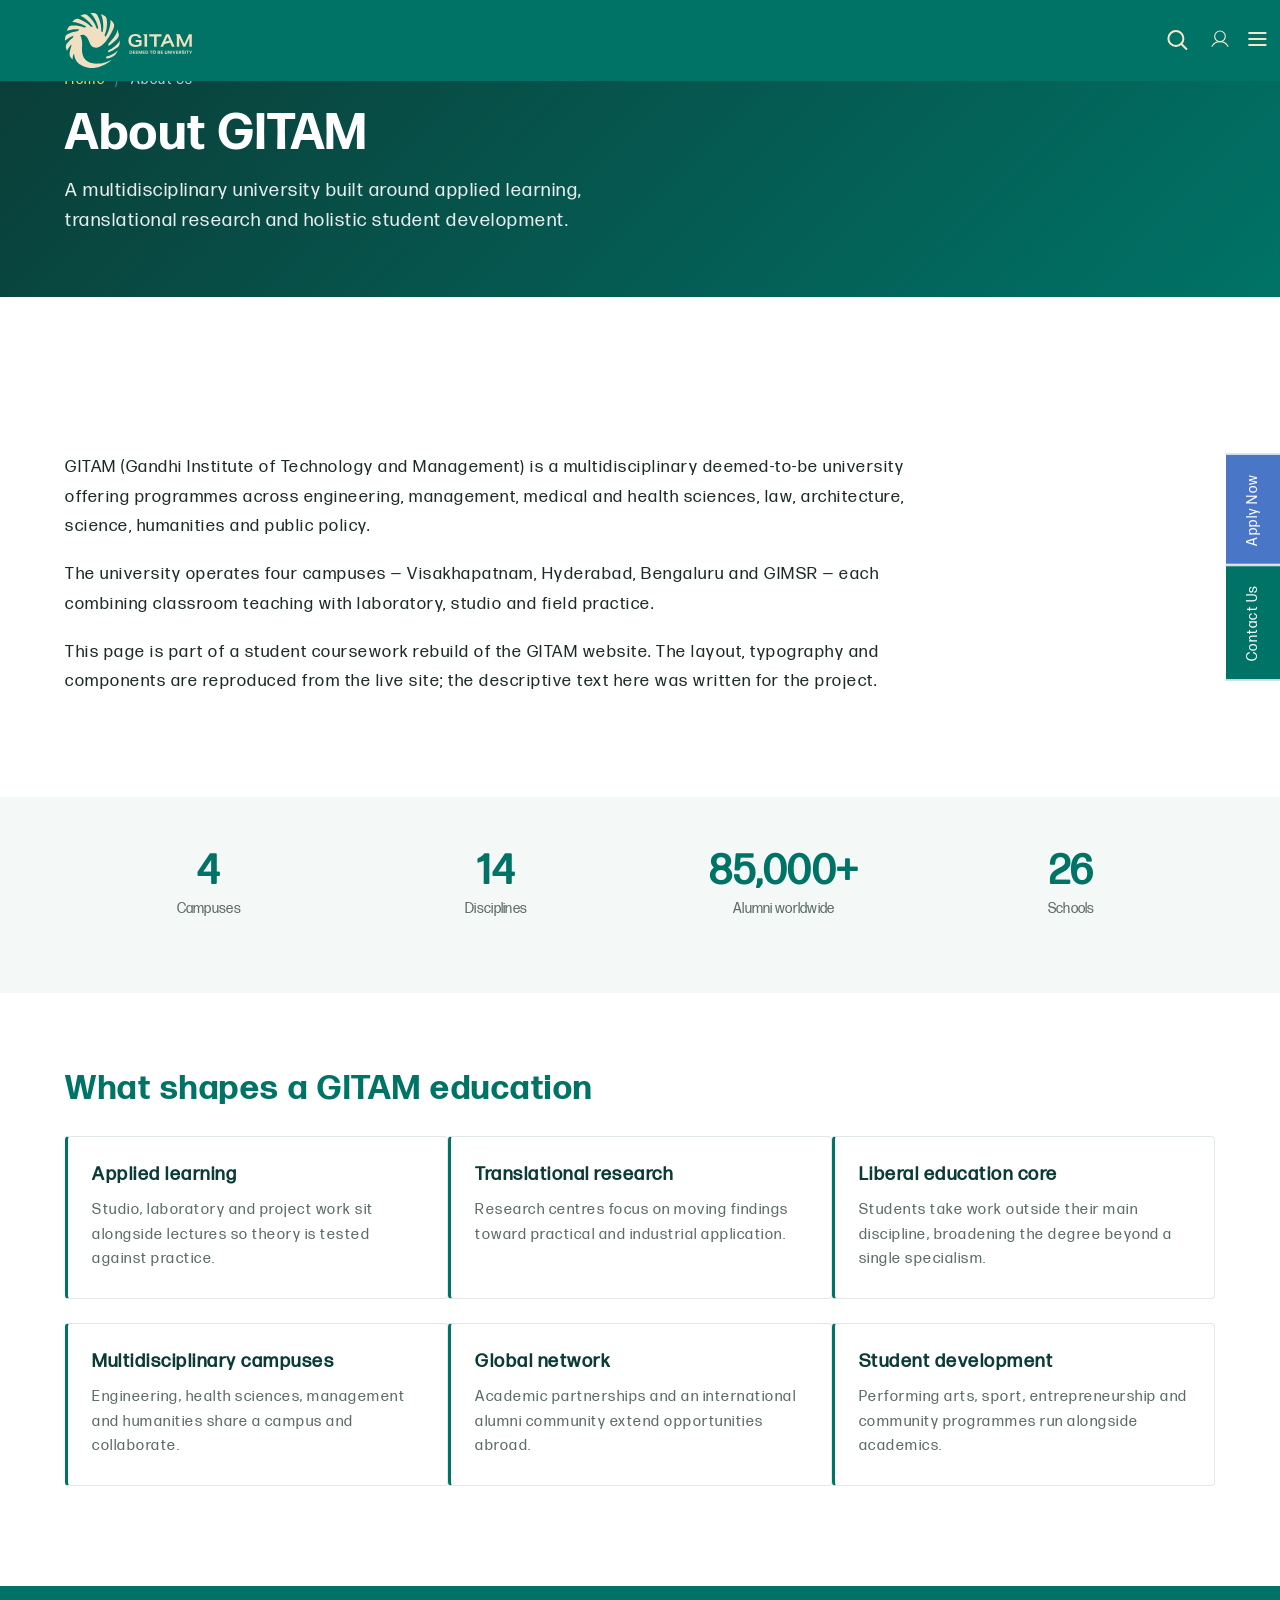
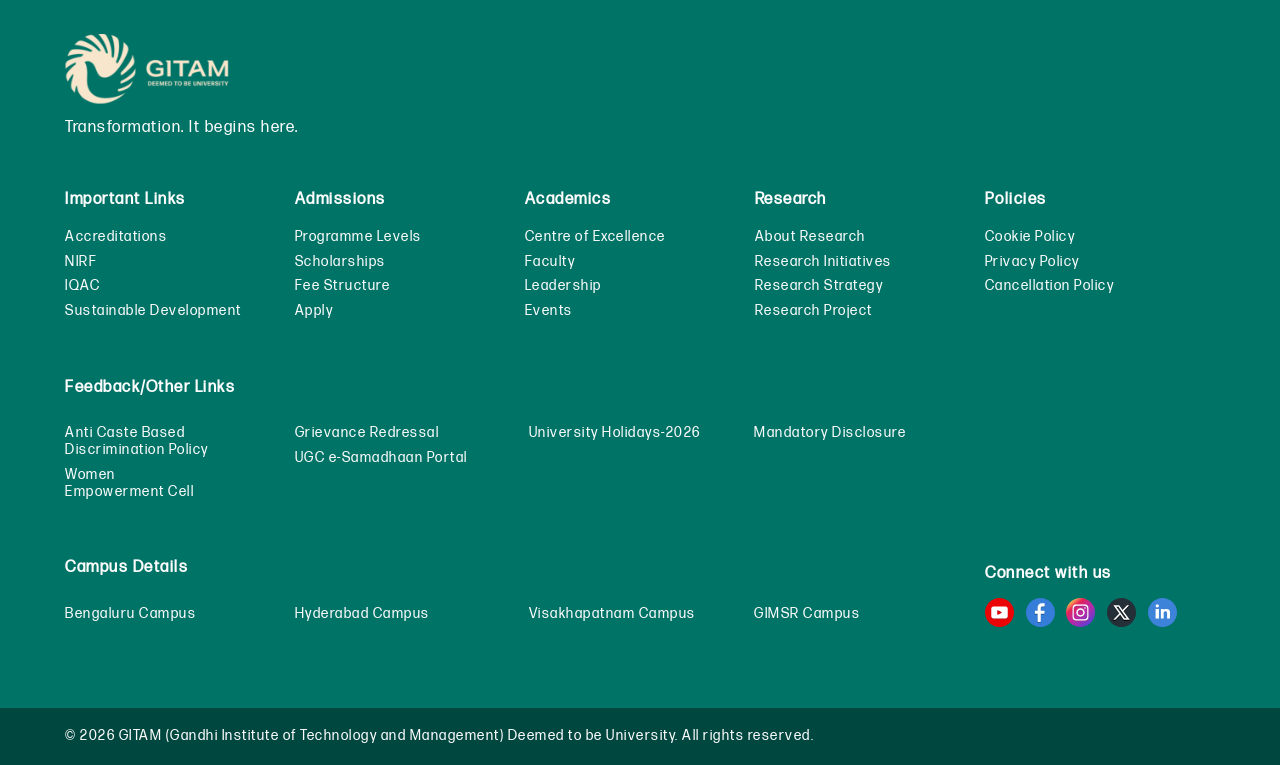
==== commit 61fb1079: "Fix blank page below the fold: load real jQuery themes/gitam/assets/js/jquery.min.js is a webpack bu" ====
--- a/about-us.html
+++ b/about-us.html
@@ -981,7 +981,7 @@
     
     
 
-        <script src="themes/gitam/assets/js/jquery.min.js"></script>
+        <script src="core/assets/vendor/jquery/jquery.min.js"></script>
 <script src="assets/js/drupal-shim.js"></script>
 <script src="themes/gitam/assets/js/app_lib.js"></script>
 <script src="themes/gitam/assets/js/app.js"></script>
--- a/assets/css/site.css
+++ b/assets/css/site.css
@@ -26,6 +26,14 @@
 
 /* Layout-builder wrappers also expect the missing .w-100 utility. */
 .w-100 { width: 100%; }
+
+/* Paired with the aosFallback() check in assets/js/drupal-shim.js: if the scroll
+   animation library never initialises, show the content rather than leaving half
+   the page invisible. Needs to outrank [data-aos^="fade"][data-aos^="fade"]. */
+html.aos-fallback [data-aos] {
+  opacity: 1 !important;
+  transform: none !important;
+}
 
 /* ==================================================================================
    Interior pages
